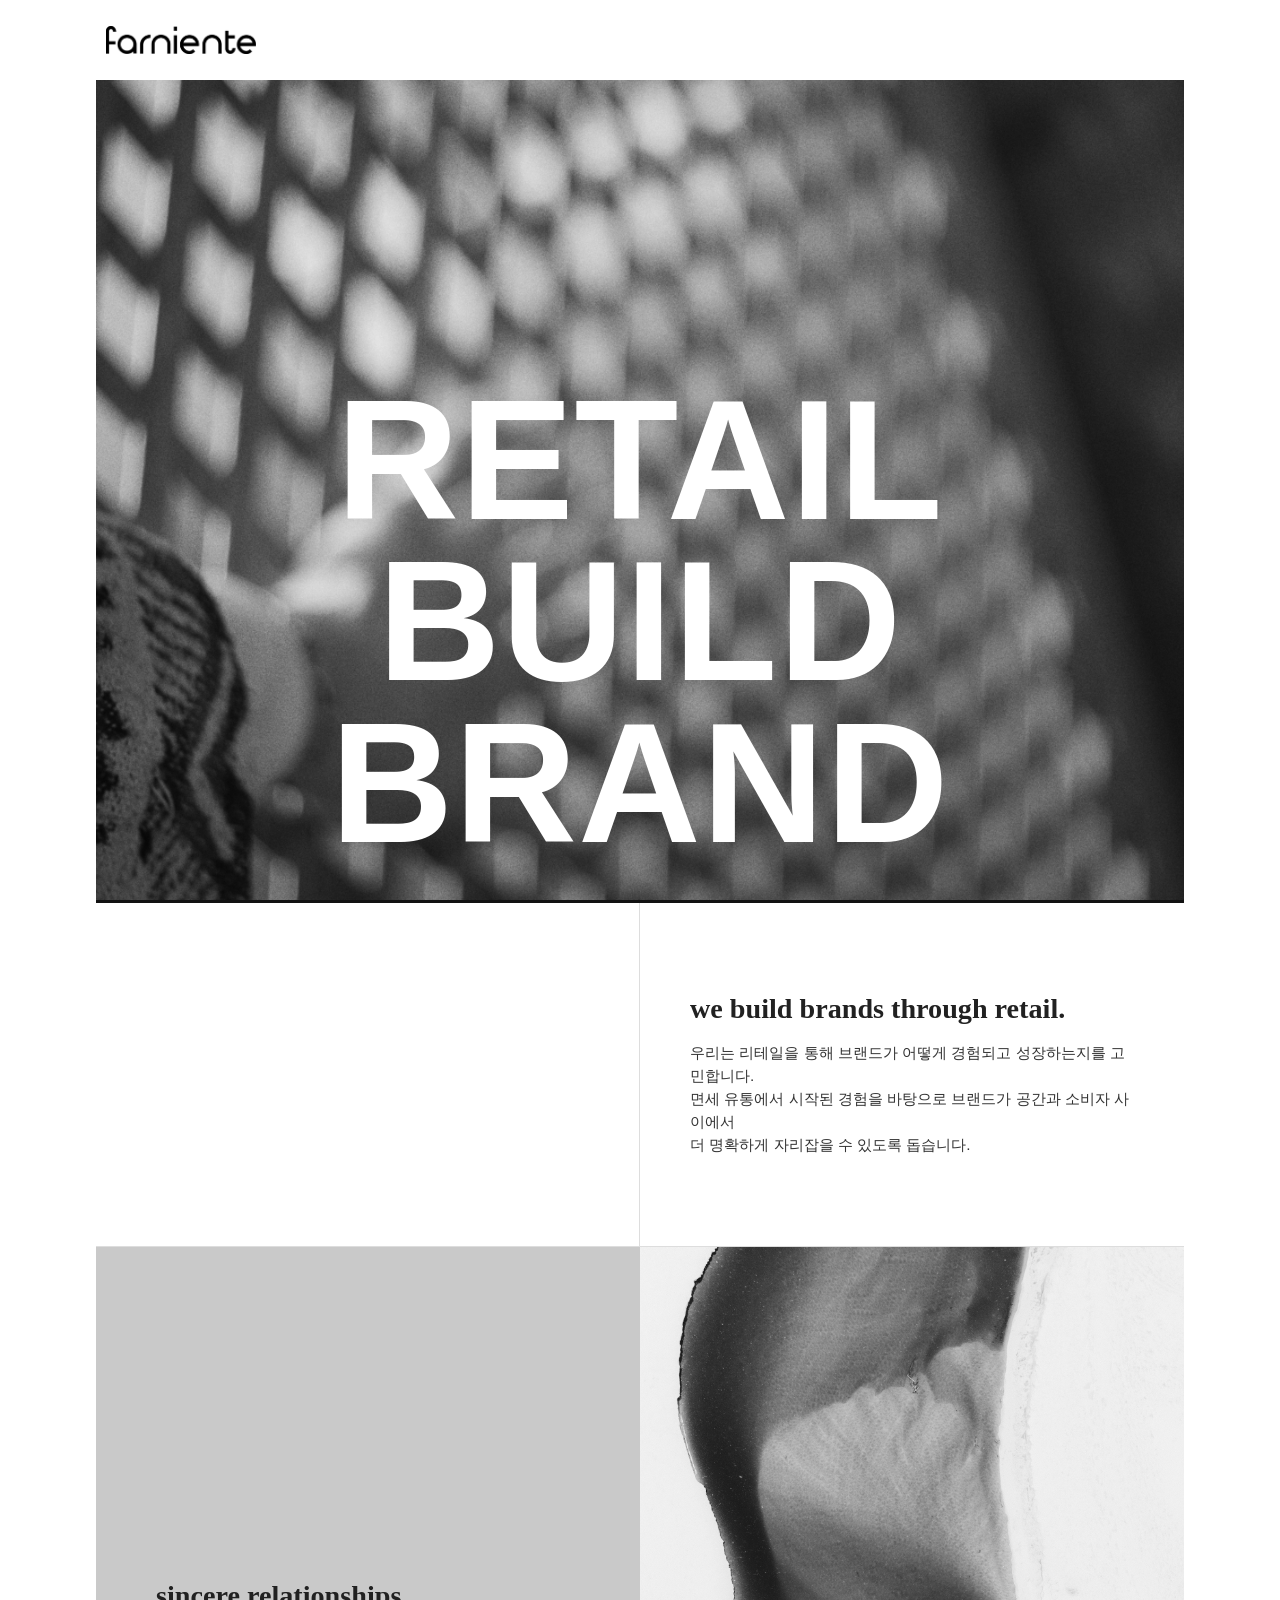
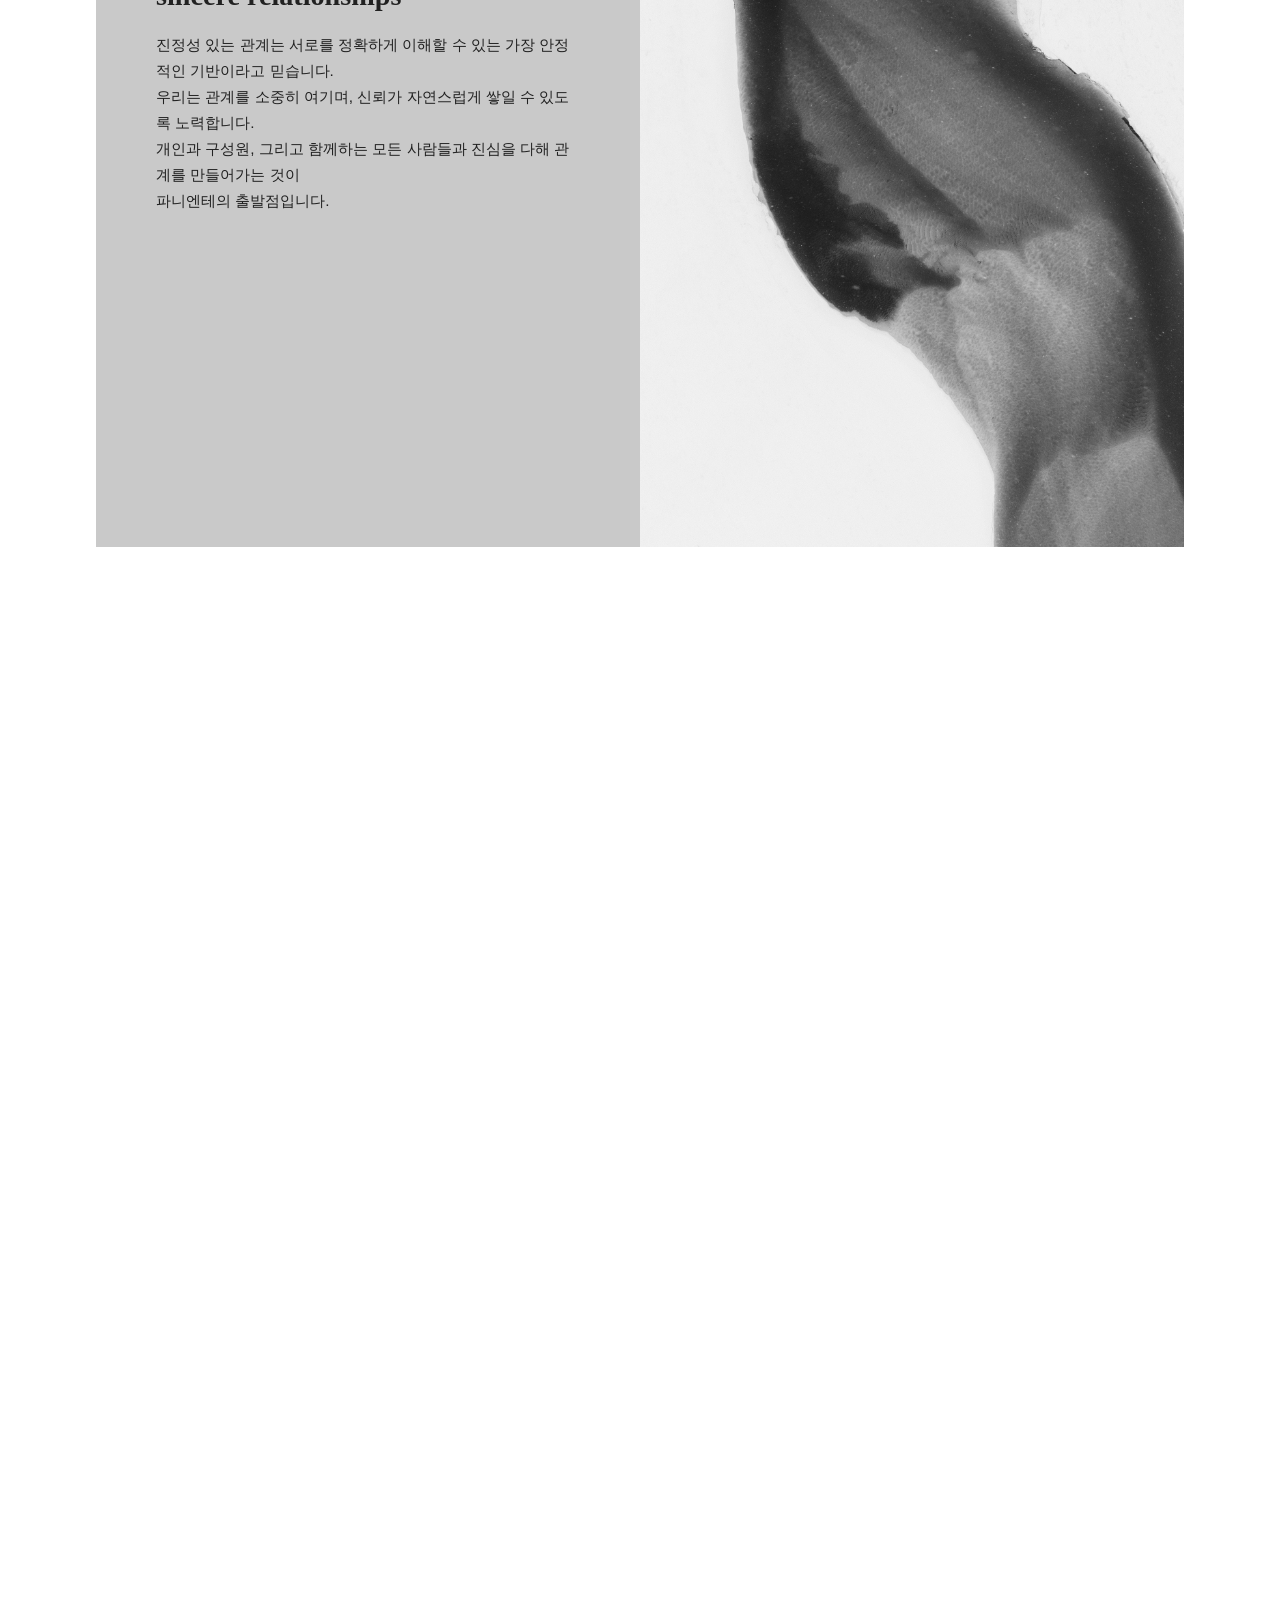
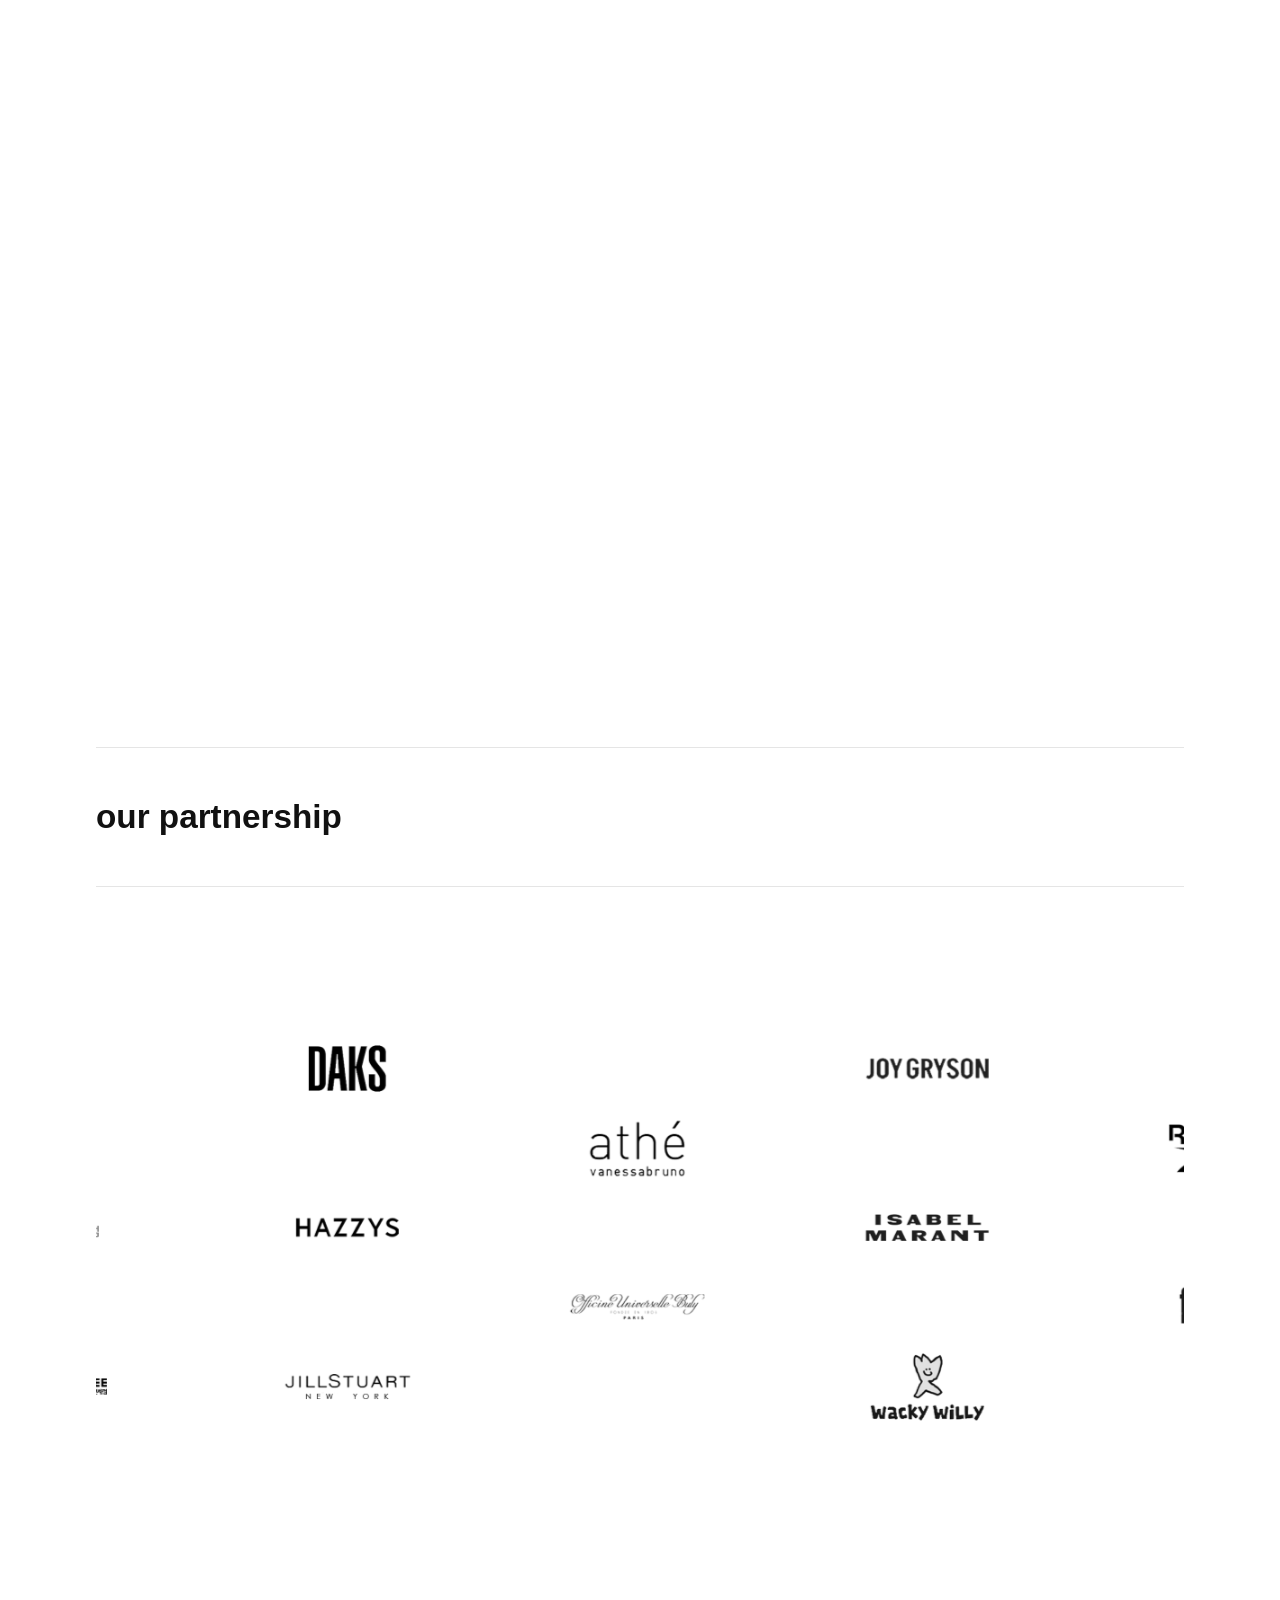
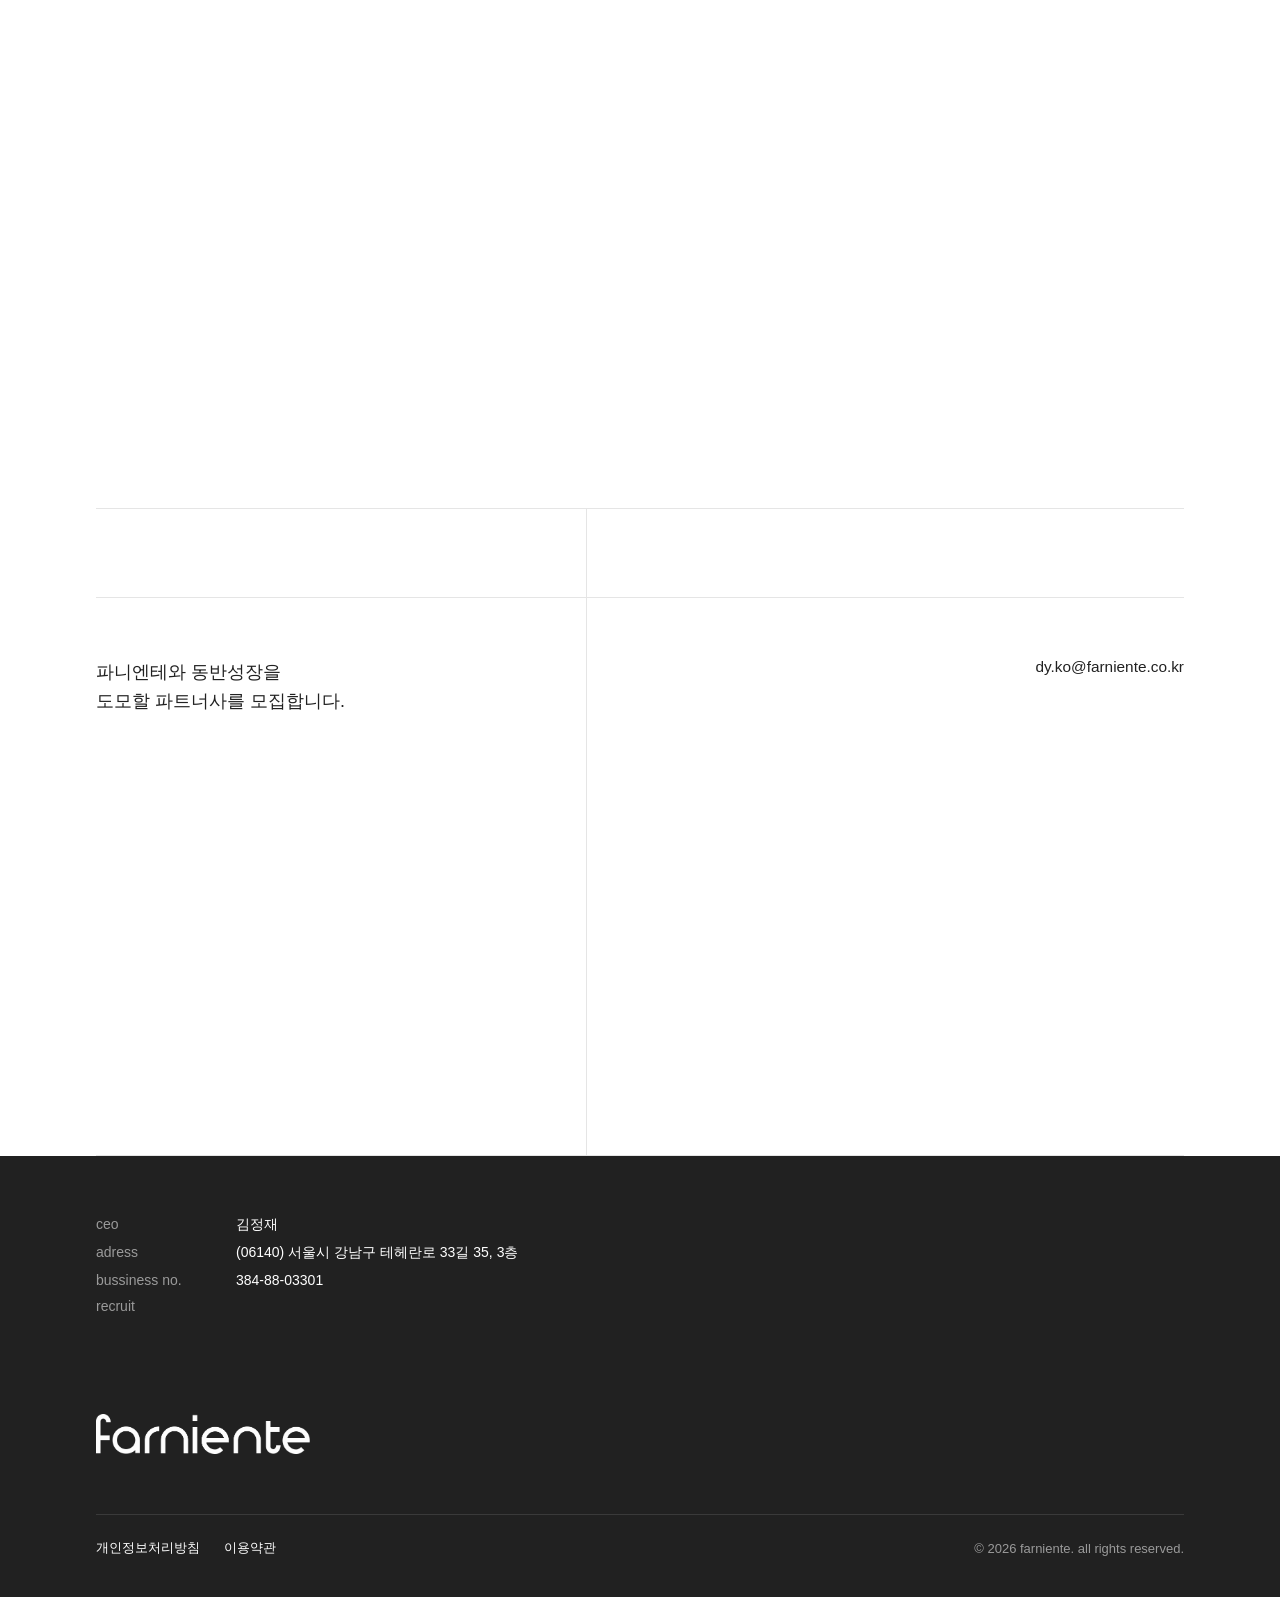
==== 새 폴더 (4)/index.html @ d4dfd766 "Add files via upload" ====
<!DOCTYPE html>
<html lang="ko">
<head>
  <meta charset="UTF-8" />
  <meta name="viewport" content="width=device-width, initial-scale=1.0" />
  <title>회사명</title>
  <link rel="stylesheet" href="style.css" />
</head>
<body>

  <header class="navbar">
    <a href="#" class="logo">
      <img src="images/logo.png" alt="로고" />
    </a>
  </header>

  <section class="hero">
    <p class="hero-caption">RETAIL BUILD BRAND</p>
  </section>

  <section class="science-section">
    <div class="science-media"></div>
    <div class="science-content">
      <h2 class="science-heading">we build brands through retail.</h2>
      <p class="science-text">
       우리는 리테일을 통해 브랜드가 어떻게 경험되고 성장하는지를 고민합니다.<br>
        면세 유통에서 시작된 경험을 바탕으로 브랜드가 공간과 소비자 사이에서<br>
        더 명확하게 자리잡을 수 있도록 돕습니다.
      </p>
    </div>
  </section>

  <section class="value-section">
    <div class="value-sticky">

      <div class="value-item active" data-index="0">
        <div class="value-text">
          <h3>sincere relationships</h3>
          <p class="value-desc">
            진정성 있는 관계는 서로를 정확하게 이해할 수 있는 가장 안정적인 기반이라고 믿습니다.<br>
            우리는 관계를 소중히 여기며, 신뢰가 자연스럽게 쌓일 수 있도록 노력합니다.<br>
            개인과 구성원, 그리고 함께하는 모든 사람들과 진심을 다해 관계를 만들어가는 것이 <br>파니엔테의 출발점입니다.
          </p>
        </div>
        <div class="value-image" style="background-image:url('images/value1.jpg')">
        </div>
      </div>

      <div class="value-item" data-index="1">
        <div class="value-image" style="background-image:url('images/value2.jpg')">
        </div>
        <div class="value-text">
          <h3>deep understanding</h3>
          <p class="value-desc">
            우리는 표면적인 현상이 아니라 그 안의 구조와 본질을 이해하려 노력합니다.<br>
            정확한 이해는 판단의 기준을 분명하게 만들고,<br>우리가 지향하는 방향에 더욱 집중할 수 있는 힘이 됩니다.<br>
            핵심을 이해하려는 사람들이 함께 모여 만들어가는 여정이 파니엔테입니다.
          </p>
        </div>
      </div>

      <div class="value-item" data-index="2">
        <div class="value-text">
          <h3>sustainable growth</h3>
          <p class="value-desc">
            진심을 다해 집중하는 사람들이 지속적으로 성장할 수 있는 환경을 만들어가고 있습니다.<br>
            그렇게 쌓이는 수많은 노력과 경험들이 모여 회사의 성장을 이끌어 갑니다.<br>
            파니엔테는 끊임없이 성장하는 작은 사회를 만들어가고 있습니다.
          </p>
        </div>
        <div class="value-image" style="background-image:url('images/value3.jpg')">
        </div>
      </div>

    </div>
  </section>

  <!-- Partnership 섹션 -->
  <section class="partnership-section">
    <div class="partnership-sticky">
      <div class="partnership-title-wrap">
        <h2 class="partnership-title">our partnership</h2>
      </div>

      <div class="partnership-track-wrap">
      <div class="partnership-track">

        <!-- 회사 로고 (5개): 3개 컬럼 + 2개 컬럼 -->
        <div class="logo-column col-3">
          <div class="logo-box"><img src="images/logos/company1.png" alt="Company 1" /></div>
          <div class="logo-box"><img src="images/logos/company2.png" alt="Company 2" /></div>
          <div class="logo-box"><img src="images/logos/company3.png" alt="Company 3" /></div>
        </div>
        <div class="logo-column col-3">
          <div class="logo-box"><img src="images/logos/company4.png" alt="Company 4" /></div>
          <div class="logo-box"><img src="images/logos/company5.png" alt="Company 5" /></div>
          <div class="logo-box"><img src="images/logos/company6.png" alt="Company 6" /></div>
        </div>

        <!-- 브랜드 로고 (18개): 3,2,3,2,3,2,3 컬럼 -->
        <div class="logo-column col-3">
          <div class="logo-box"><img src="images/logos/brand1.png" alt="Brand 1" /></div>
          <div class="logo-box"><img src="images/logos/brand2.png" alt="Brand 2" /></div>
          <div class="logo-box"><img src="images/logos/brand3.png" alt="Brand 3" /></div>
        </div>
        <div class="logo-column col-2">
          <div class="logo-box"><img src="images/logos/brand4.png" alt="Brand 4" /></div>
          <div class="logo-box"><img src="images/logos/brand5.png" alt="Brand 5" /></div>
        </div>
        <div class="logo-column col-3">
          <div class="logo-box"><img src="images/logos/brand6.png" alt="Brand 6" /></div>
          <div class="logo-box"><img src="images/logos/brand7.png" alt="Brand 7" /></div>
          <div class="logo-box"><img src="images/logos/brand8.png" alt="Brand 8" /></div>
        </div>
        <div class="logo-column col-2">
          <div class="logo-box"><img src="images/logos/brand9.png" alt="Brand 9" /></div>
          <div class="logo-box"><img src="images/logos/brand10.png" alt="Brand 10" /></div>
        </div>
        <div class="logo-column col-3">
          <div class="logo-box"><img src="images/logos/brand11.png" alt="Brand 11" /></div>
          <div class="logo-box"><img src="images/logos/brand12.png" alt="Brand 12" /></div>
          <div class="logo-box"><img src="images/logos/brand13.png" alt="Brand 13" /></div>
        </div>
        <div class="logo-column col-2">
          <div class="logo-box"><img src="images/logos/brand14.png" alt="Brand 14" /></div>
          <div class="logo-box"><img src="images/logos/brand15.png" alt="Brand 15" /></div>
        </div>
        <div class="logo-column col-3">
          <div class="logo-box"><img src="images/logos/brand16.png" alt="Brand 16" /></div>
          <div class="logo-box"><img src="images/logos/brand17.png" alt="Brand 17" /></div>
          <div class="logo-box"><img src="images/logos/brand18.png" alt="Brand 18" /></div>
        </div>

      </div>
      </div>
    </div>
  </section>

  <!-- 제휴문의 위 구분선 (장식용) -->
  <section class="contact-divider"></section>

  <!-- 제휴문의 섹션 -->
  <section class="contact-section">
    <p class="contact-text">
      파니엔테와 동반성장을<br />
      도모할 파트너사를 모집합니다.
    </p>
    <a class="contact-email" href="mailto:dy.ko@farniente.co.kr">dy.ko@farniente.co.kr</a>
  </section>

  <!-- 푸터 -->
  <footer class="footer">
    <div class="footer-info">
      <div class="footer-row">
        <span class="footer-label">ceo</span>
        <span class="footer-value">김정재</span>
      </div>
      <div class="footer-row">
        <span class="footer-label">adress</span>
        <span class="footer-value">(06140) 서울시 강남구 테헤란로 33길 35, 3층</span>
      </div>
      <div class="footer-row">
        <span class="footer-label">bussiness no.</span>
        <span class="footer-value">384-88-03301</span>
      </div>
      <div class="footer-row">
        <a class="footer-label footer-label-link" href="mailto:hj.cheon@farniente.co.kr">recruit</a>
        <span class="footer-value"></span>
      </div>
    </div>

    <div class="footer-logo">
      <img src="images/logo-white.png" alt="farniente" />
    </div>

    <div class="footer-bottom">
      <div class="footer-links">
        <a href="#">개인정보처리방침</a>
        <a href="#">이용약관</a>
      </div>
      <p class="footer-copyright">© 2026 farniente. all rights reserved.</p>
    </div>
  </footer>

  <script src="script.js"></script>
</body>
</html>
---- 새 폴더 (4)/style.css ----
:root {
  --site-margin: clamp(24px, 7.5vw, 140px);
  --nav-height: 80px;
}

@font-face {
  font-family: 'TimeBurner';
  src: url('fonts/TimeBurner-Regular.otf') format('opentype');
  font-weight: normal;
  font-style: normal;
}

* {
  margin: 0;
  padding: 0;
  box-sizing: border-box;
}

body {
  font-family: 'Pretendard', sans-serif;
  background-color: #ffffff;
  color: #212121;
}

/* ---------- 상단 네비게이션바 ---------- */
.navbar {
  position: fixed;
  top: 0;
  left: 0;
  width: 100%;
  height: var(--nav-height);
  display: flex;
  align-items: center;
  padding: 0 var(--site-margin);
  background-color: #ffffff;
  z-index: 1000;
}

.navbar .logo img {
  height: 28px;
  display: block;
  margin-left: 10px;
  filter: grayscale(100%); /* dial: 로고 흑백 처리 */
}

/* ---------- 히어로 섹션 ---------- */
.hero {
  position: relative;
  margin: 0 var(--site-margin);
  height: 100vh;
  overflow: hidden;
}

.hero::before {
  content: '';
  position: absolute;
  inset: 0;
  background-image: url('images/hero.jpg');
  background-size: cover;
  background-position: center;
  filter: grayscale(100%); /* dial: 히어로 이미지 흑백 처리 */
}

.hero-caption {
  position: absolute;
  bottom: 4%;
  left: 2%;
  right: 2%;
  width: 96%;
  font-family: 'TimeBurner', 'Pretendard', sans-serif;
  font-weight: 700;
  font-size: clamp(50px, 22vw, 170px);
  letter-spacing: 1px;
  color: #ffffff;
  text-align: center;
  line-height: 0.95;
}

/* ---------- Science 섹션 ---------- */
.science-section {
  display: grid;
  grid-template-columns: 1fr 1fr;
  margin: 0 var(--site-margin);
  border-top: 3px solid #111;
  border-bottom: 1px solid #ddd;
}

.science-media {
  border-right: 1px solid #ddd;
  background-image: url('images/image2.jpg');
  background-size: cover;
  background-position: center;
  min-height: 320px;
  filter: grayscale(100%); /* dial: science 이미지 흑백 처리 */
}

.science-content {
  padding: 90px 50px;
}

.science-heading {
  font-family: 'TimeBurner', 'Pretendard', serif;
  font-weight: 600;
  font-size: clamp(22px, 2.2vw, 32px);
  margin-bottom: 16px;
  color: #212121;
}

.science-text {
  font-family: 'Pretendard', sans-serif;
  font-size: clamp(14px, 1.2vw, 18px);
  line-height: 1.5;
  color: #333333;
}

/* ---------- Value 섹션 ---------- */
.value-section {
  position: relative;
  height: 300vh;
}

.value-sticky {
  position: sticky;
  top: 0;
  height: 100vh;
  margin: 0 var(--site-margin);
  overflow: hidden;
}

.value-item {
  position: absolute;
  inset: 0;
  display: grid;
  grid-template-columns: 1fr 1fr;
  opacity: 0;
  pointer-events: none;
  transition: opacity 0.7s ease;
}

.value-item.active {
  opacity: 1;
  pointer-events: auto;
}

.value-text {
  display: flex;
  flex-direction: column;
  justify-content: center;
  padding: 0 60px;
  background-color: #c9c9c9;
  color: #212121;
}

.value-text h3 {
  font-family: 'TimeBurner', 'Pretendard', serif;
  font-weight: 600;
  font-size: clamp(22px, 2.2vw, 32px);
  margin-bottom: 20px;
}

.value-desc {
  font-family: 'Pretendard', sans-serif;
  font-weight: 400;
  font-size: clamp(14px, 1.2vw, 18px);
  line-height: 1.7; /* dial: 한글 행간, 기존 1.5에서 확장 */
  max-width: 700px;
  color: #212121;
}

.value-image {
  position: relative;
  background-size: cover;
  background-position: center;
  filter: grayscale(100%); /* dial: value 이미지 흑백 처리 */
}

.value-caption {
  position: absolute;
  left: 24px;
  bottom: 24px;
  font-family: 'Pretendard', sans-serif;
  font-size: 14px;
  color: #ffffff;
}

/* ---------- Partnership 섹션 ---------- */
.partnership-section {
  position: relative;
  height: 500vh;
}

.partnership-sticky {
  position: sticky;
  top: var(--nav-height); /* 고정 네비바 높이만큼 내려서 겹침 방지 */
  height: calc(100vh - var(--nav-height));
  overflow: hidden;
  display: flex;
  flex-direction: column; /* 주제목 + 로고트랙을 세로로 쌓아 함께 고정 */
  margin: 0 var(--site-margin);
}

.partnership-title-wrap {
  flex-shrink: 0;
  border-top: 1px solid #e5e5e5;
  border-bottom: 1px solid #e5e5e5;
  padding: 50px 0; /* dial: 주제목 상하 여백 */
}

.partnership-title {
  font-family: 'TimeBurner', 'Pretendard', sans-serif;
  font-weight: 600;
  font-size: clamp(28px, 2.6vw, 36px);
  color: #111111;
  text-transform: lowercase;
}

.partnership-track-wrap {
  flex: 1; /* 주제목 아래 남은 공간을 로고트랙이 차지 */
  display: flex;
  align-items: center; /* 로고트랙을 남은 공간의 세로 중앙에 */
  overflow: hidden;
}

.partnership-track {
  display: flex;
  align-items: center; /* 컬럼 각각을 세로 중앙 기준으로 정렬 (2개짜리 컬럼도 위아래 여백 균등) */
  gap: 50px;
  will-change: transform;
}

.logo-column {
  display: flex;
  flex-direction: column;
  gap: 24px;
  flex-shrink: 0;
}

.logo-box {
  width: 240px;  /* 기존 160px에서 1.5배 */
  height: 135px; /* 기존 90px에서 1.5배 */
  display: flex;
  align-items: center;
  justify-content: center;
  overflow: hidden;
  flex-shrink: 0;
}

.logo-box img {
  max-width: 100%;
  max-height: 100%;
  object-fit: contain;
  filter: grayscale(100%); /* dial: 파트너십 로고 기본 흑백 */
  transition: filter 0.3s ease; /* dial: 호버 전환 속도 */
}

.logo-box:hover img {
  filter: grayscale(0%); /* 호버 시 원래 색상 */
}

/* ---------- 제휴문의 구분선 (장식용 빈 박스) ---------- */
.contact-divider {
  position: relative;
  margin: 0 var(--site-margin);
  height: 90px; /* dial: 구분선 박스 높이 */
  border-top: 1px solid #e5e5e5;
  border-bottom: 1px solid #e5e5e5;
}

.contact-divider::after {
  content: '';
  position: absolute;
  top: 0;
  bottom: 0;
  left: 45%; /* dial: 세로 구분선 위치 */
  border-left: 1px solid #e5e5e5;
}

/* ---------- 제휴문의 섹션 ---------- */
.contact-section {
  position: relative;
  display: flex;
  justify-content: space-between;
  align-items: flex-start;
  margin: 0 var(--site-margin);
  padding: 60px 0 440px; /* dial: 위/아래 여백, 아래쪽은 의도된 큰 여백 (기존 220px의 2배) */
  border-bottom: 1px solid #e5e5e5;
}

.contact-section::after {
  content: '';
  position: absolute;
  top: 0;
  bottom: 0;
  left: 45%; /* dial: 세로 구분선 위치, 위쪽 구분선과 동일하게 정렬 */
  border-left: 1px solid #e5e5e5;
}

.contact-text {
  font-family: 'Pretendard', sans-serif;
  font-weight: 500;
  font-size: clamp(16px, 1.4vw, 20px);
  line-height: 1.6;
  color: #212121;
}

.contact-email {
  font-family: 'Pretendard', sans-serif;
  font-weight: 400;
  font-size: clamp(15px, 1.2vw, 18px);
  color: #212121;
  text-decoration: none;
}

.contact-email:hover {
  text-decoration: underline;
}

/* ---------- 푸터 ---------- */
.footer {
  background-color: #212121;
  color: #ffffff;
  padding: 60px var(--site-margin) 40px; /* dial: 푸터 상하 여백 */
}

.footer-info {
  display: flex;
  flex-direction: column;
  gap: 10px; /* dial: 정보 행 간격 */
  margin-bottom: 100px; /* dial: 정보 영역과 로고 사이 간격 */
}

.footer-row {
  display: flex;
  font-family: 'Pretendard', sans-serif;
  font-size: 14px;
}

.footer-label {
  width: 140px; /* dial: 라벨 컬럼 너비 */
  color: #9a9a9a;
  text-transform: lowercase;
}

.footer-value {
  color: #ffffff;
}

.footer-label-link {
  text-decoration: none;
  transition: color 0.2s ease;
}

.footer-label-link:hover {
  color: #ffffff;
  text-decoration: underline;
}

.footer-logo img {
  height: 40px; /* dial: 로고 높이 */
  display: block;
  margin-bottom: 60px; /* dial: 로고와 하단 라인 사이 간격 */
  filter: grayscale(100%); /* dial: 푸터 로고 흑백 처리 */
}

.footer-bottom {
  display: flex;
  justify-content: space-between;
  align-items: center;
  border-top: 1px solid #3a3a3a;
  padding-top: 24px;
  font-family: 'Pretendard', sans-serif;
  font-size: 13px;
}

.footer-links {
  display: flex;
  gap: 24px;
}

.footer-links a {
  color: #ffffff;
  text-decoration: none;
}

.footer-links a:hover {
  color: #9a9a9a;
}

.footer-copyright {
  color: #9a9a9a;
}

/* ==================== 반응형 (Responsive) ==================== */

/* ---------- 노트북 / 작은 데스크탑, 태블릿 가로 (~1024px 이하) ---------- */
@media (max-width: 1024px) {
  /* Science 섹션: 좌우 분할 -> 위아래로 스택 */
  .science-section {
    grid-template-columns: 1fr;
  }
  .science-media {
    border-right: none;
    border-bottom: 1px solid #ddd;
    min-height: 260px;
  }
  .science-content {
    padding: 40px 24px;
  }

  /* Value 섹션: 텍스트/이미지 좌우 -> 위아래 */
  .value-item {
    grid-template-columns: 1fr;
    grid-template-rows: auto 1fr;
  }
  .value-text {
    padding: 24px 32px;
  }
  .value-desc {
    max-width: 100%;
  }

  /* Partnership 로고 크기 축소 */
  .logo-box {
    width: 180px; /* dial: 태블릿 로고 박스 너비 */
    height: 100px; /* dial: 태블릿 로고 박스 높이 */
  }
  .partnership-track {
    gap: 32px;
  }
  .logo-column {
    gap: 16px;
  }
}

/* ---------- 태블릿 세로 / 큰 모바일 (~768px 이하) ---------- */
@media (max-width: 768px) {
  :root {
    --nav-height: 64px; /* dial: 모바일 네비바 높이 */
  }

  .navbar .logo img {
    height: 22px;
  }

  .hero-caption {
    bottom: 6%;
    line-height: 1;
  }

  .science-content {
    padding: 32px 20px;
  }
  .science-heading {
    margin-bottom: 12px;
  }

  .value-text {
    padding: 20px 24px;
  }
  .value-text h3 {
    margin-bottom: 10px;
  }
  .value-caption {
    left: 16px;
    bottom: 16px;
    font-size: 12px;
  }

  .partnership-title-wrap {
    padding: 32px 0; /* dial: 모바일 주제목 상하 여백 */
  }
  .logo-box {
    width: 140px; /* dial: 모바일 로고 박스 너비 */
    height: 80px; /* dial: 모바일 로고 박스 높이 */
  }
  .partnership-track {
    gap: 24px;
  }
  .logo-column {
    gap: 12px;
  }

  /* 제휴문의: 좌우 배치 -> 위아래 스택, 세로 구분선 숨김 */
  .contact-section {
    flex-direction: column;
    align-items: flex-start;
    gap: 20px;
    padding: 40px 0 160px; /* dial: 모바일 아래 여백 */
  }
  .contact-section::after {
    display: none;
  }
  .contact-divider::after {
    display: none;
  }

  /* 푸터 */
  .footer {
    padding: 48px var(--site-margin) 32px;
  }
  .footer-info {
    margin-bottom: 60px; /* dial: 모바일 정보영역-로고 간격 */
  }
  .footer-logo img {
    height: 32px;
    margin-bottom: 40px;
  }
}

/* ---------- 모바일 (~480px 이하) ---------- */
@media (max-width: 480px) {
  .hero-caption {
    bottom: 5%;
  }

  .science-media {
    min-height: 200px;
  }

  .value-caption {
    display: none; /* 좁은 화면에서 이미지 위 캡션 텍스트 생략 */
  }

  .partnership-title-wrap {
    padding: 24px 0;
  }
  .logo-box {
    width: 110px; /* dial: 초소형 화면 로고 박스 너비 */
    height: 64px; /* dial: 초소형 화면 로고 박스 높이 */
  }
  .partnership-track {
    gap: 16px;
  }
  .logo-column {
    gap: 8px;
  }

  .contact-section {
    padding: 32px 0 100px; /* dial: 초소형 화면 아래 여백 */
  }
  .contact-text {
    line-height: 1.5;
  }

  /* 푸터: 라벨/값 좌우 -> 위아래 스택 */
  .footer-row {
    flex-direction: column;
    gap: 2px;
    margin-bottom: 4px;
  }
  .footer-label {
    width: auto;
    font-size: 12px;
  }
  .footer-value {
    font-size: 13px;
  }
  .footer-info {
    gap: 14px; /* dial: 모바일 정보 행 간격 */
    margin-bottom: 48px;
  }
  .footer-bottom {
    flex-direction: column;
    align-items: flex-start;
    gap: 12px;
  }
}
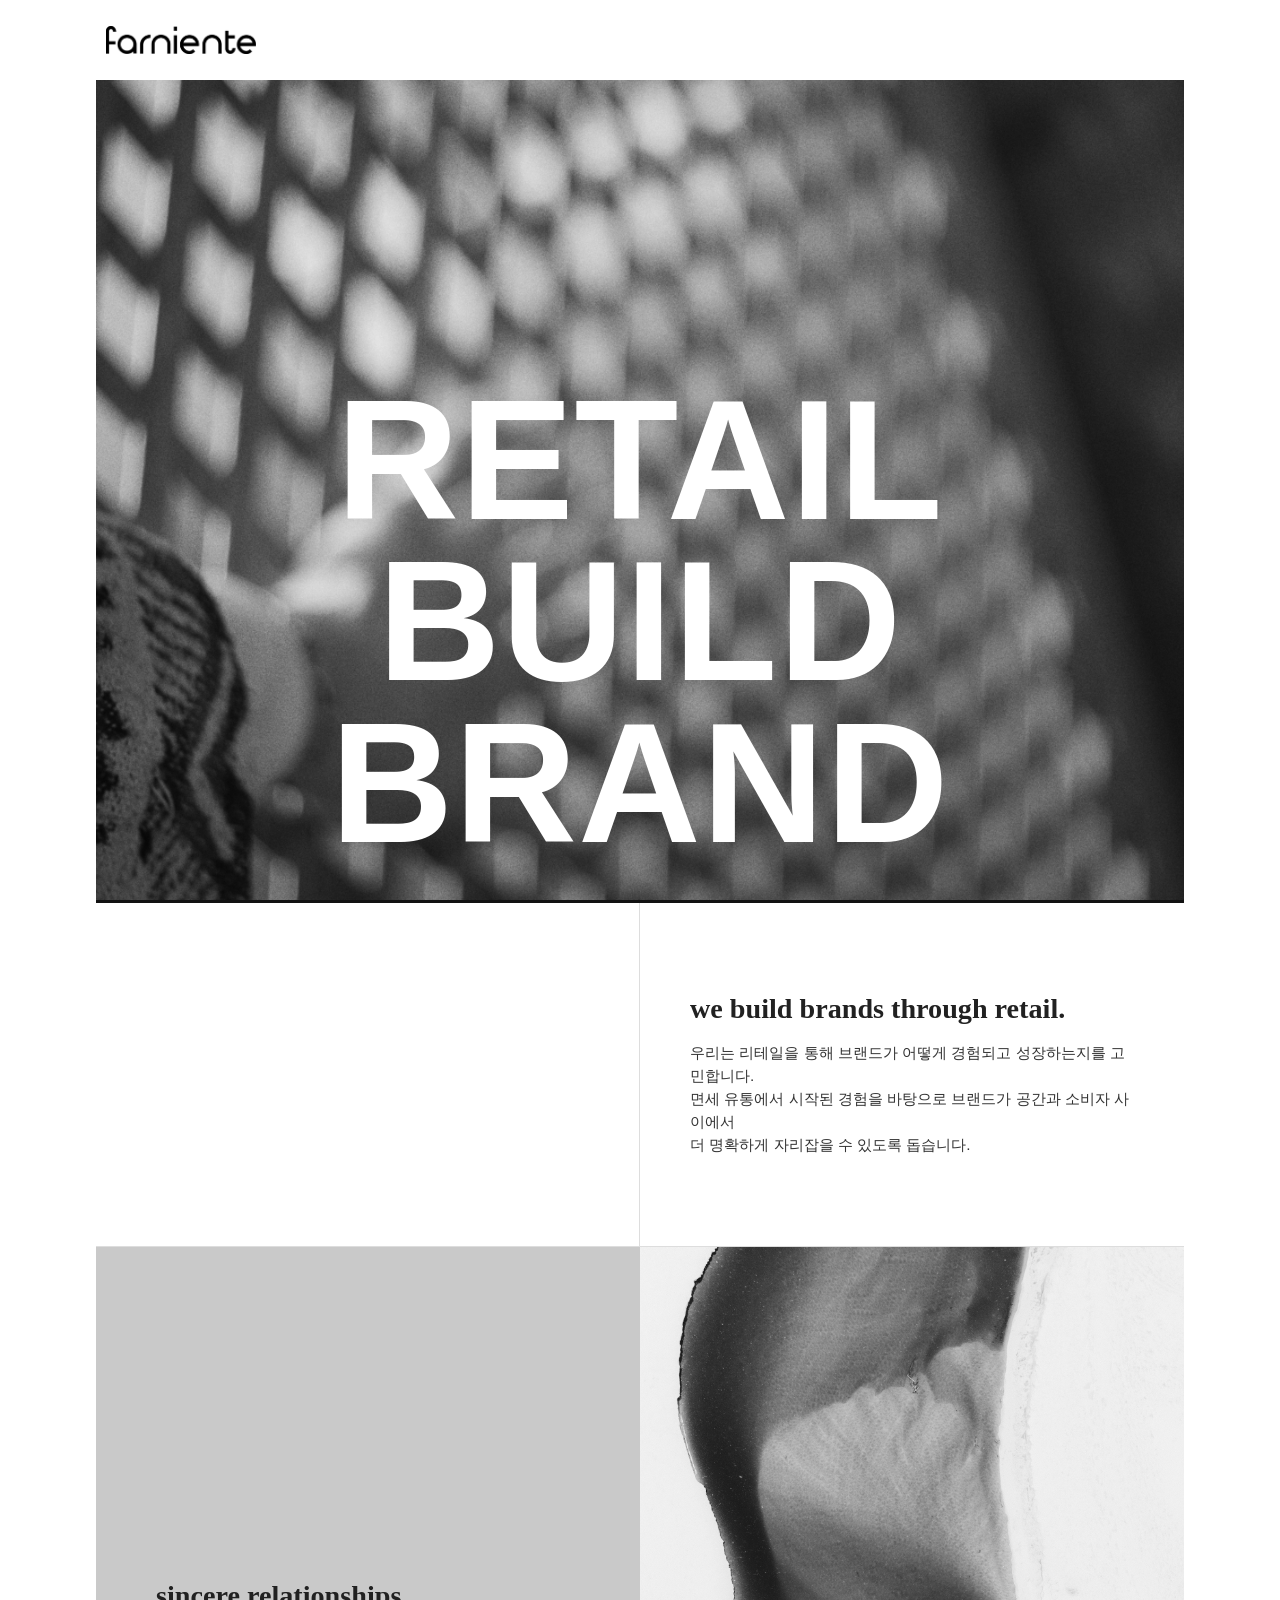
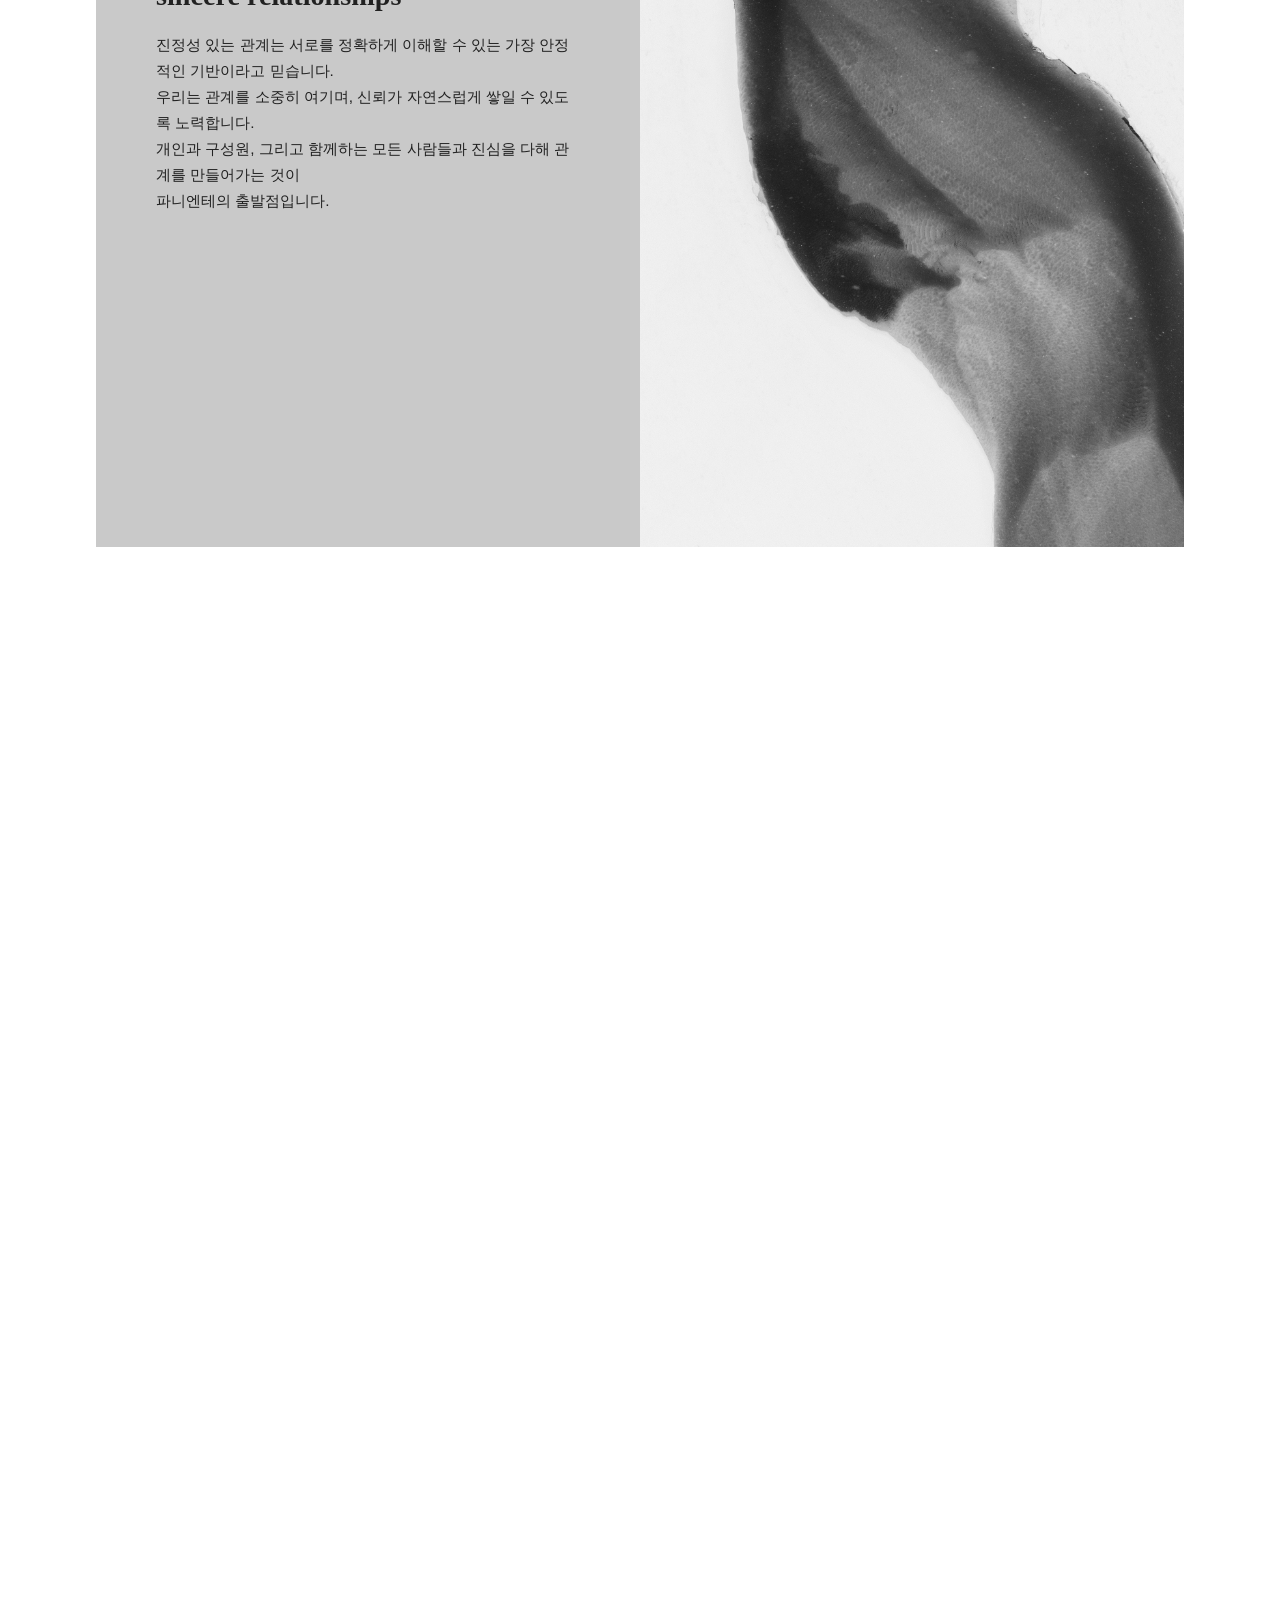
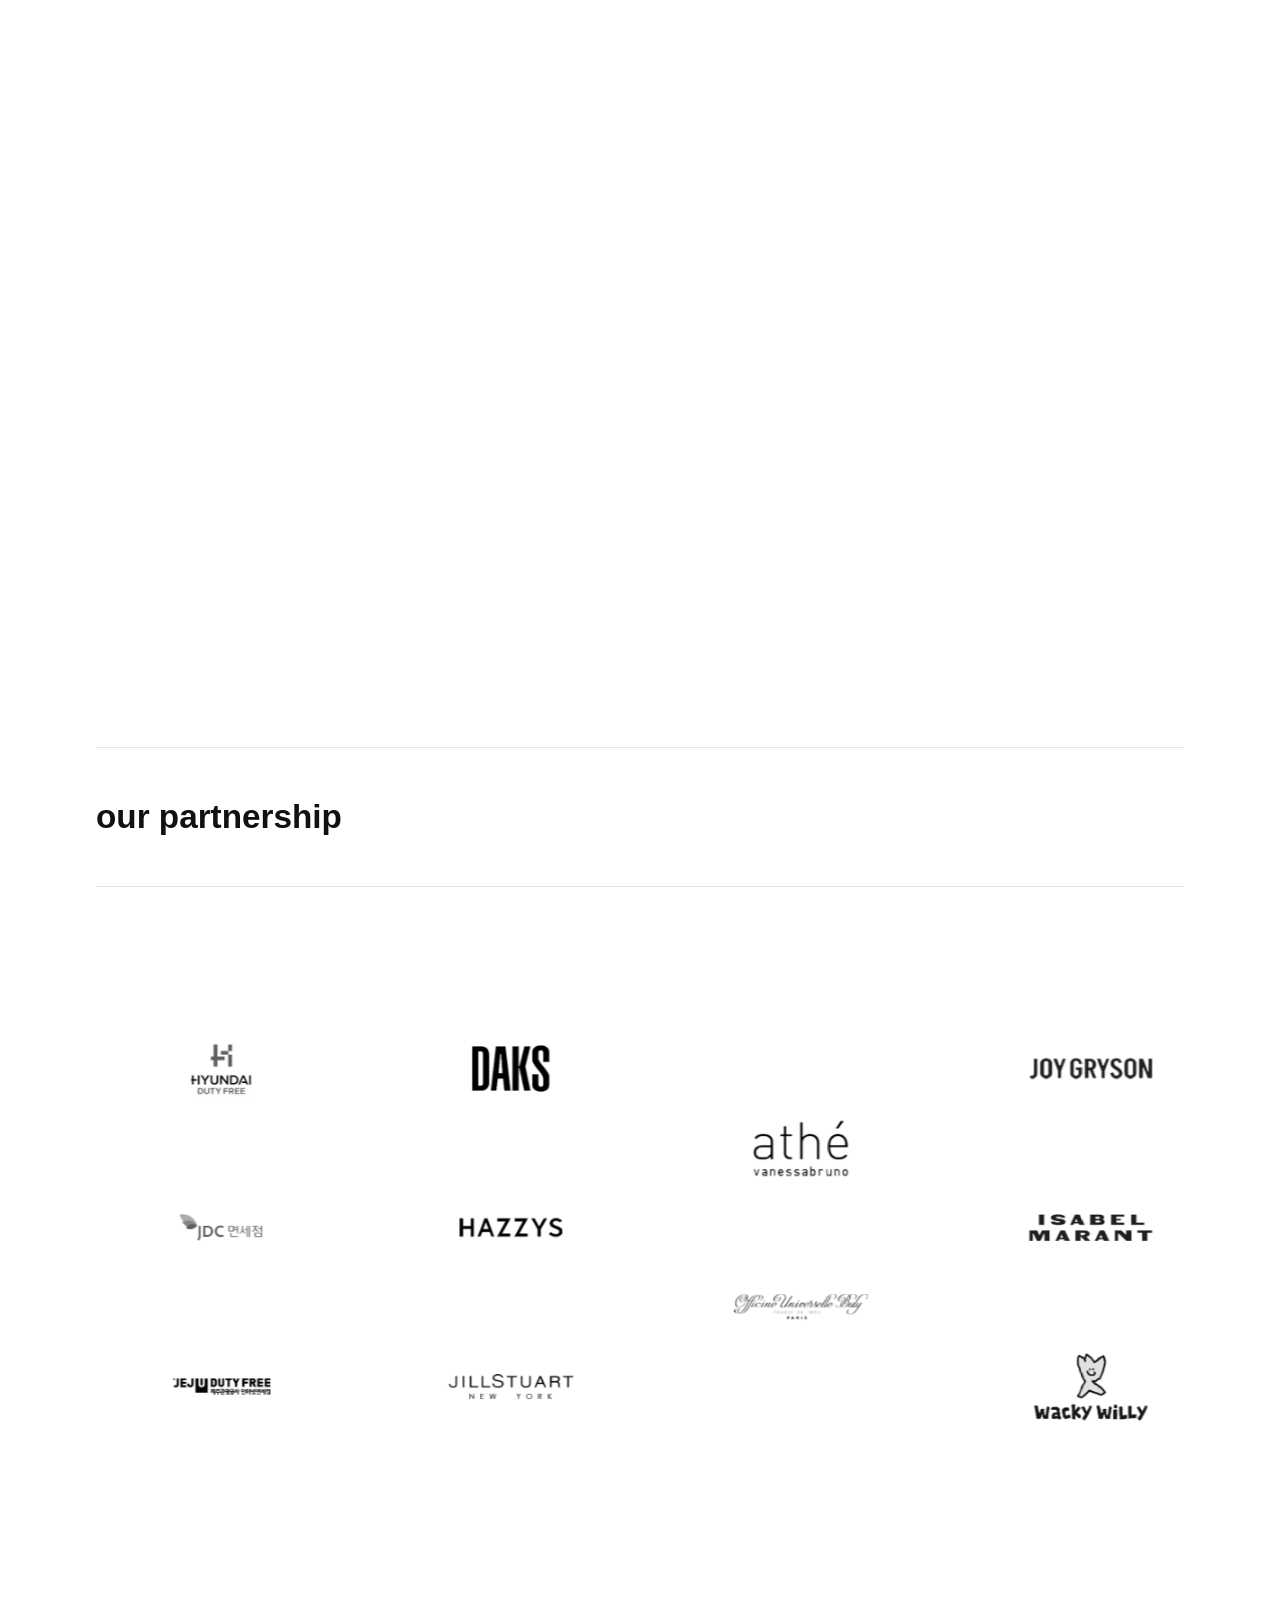
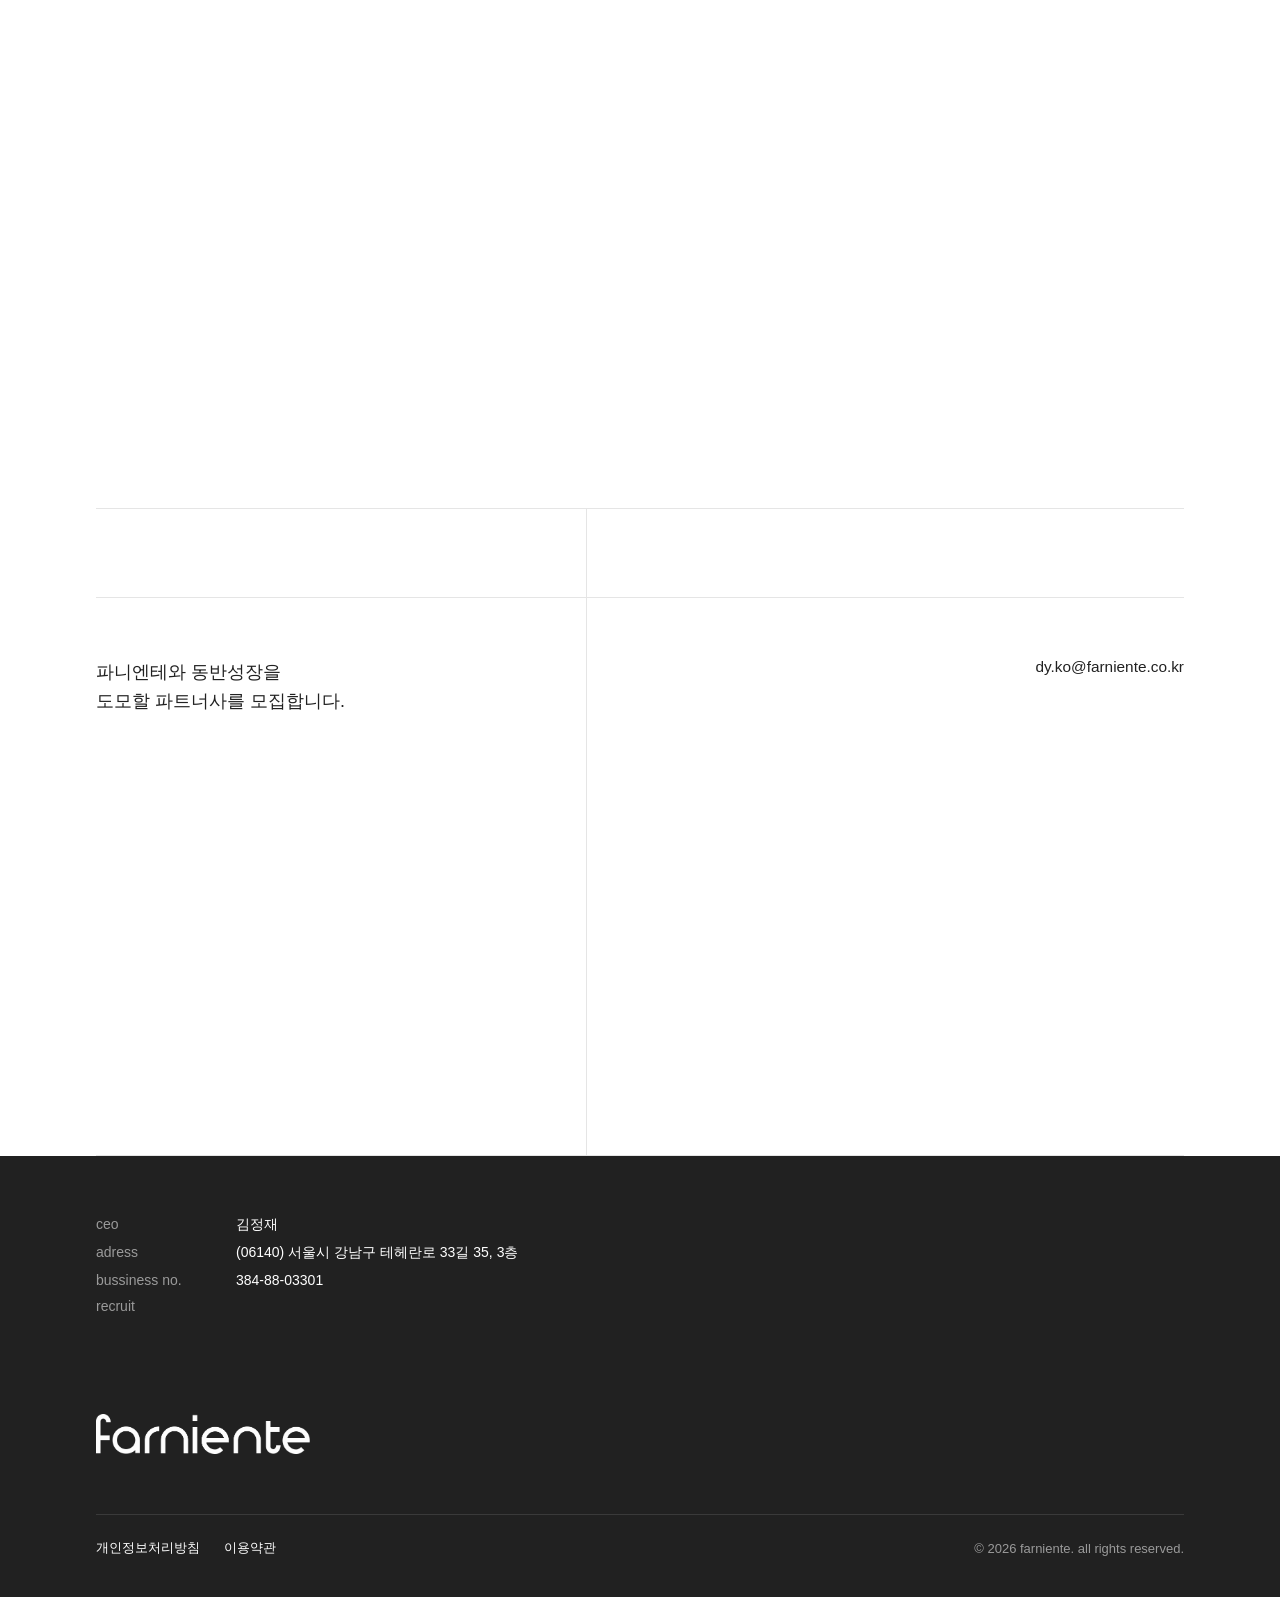
==== commit 527d298a: "Add files via upload" ====
--- a/새 폴더 (4)/index.html
+++ b/새 폴더 (4)/index.html
@@ -3,7 +3,7 @@
 <head>
   <meta charset="UTF-8" />
   <meta name="viewport" content="width=device-width, initial-scale=1.0" />
-  <title>회사명</title>
+  <title>farniente</title>
   <link rel="stylesheet" href="style.css" />
 </head>
 <body>
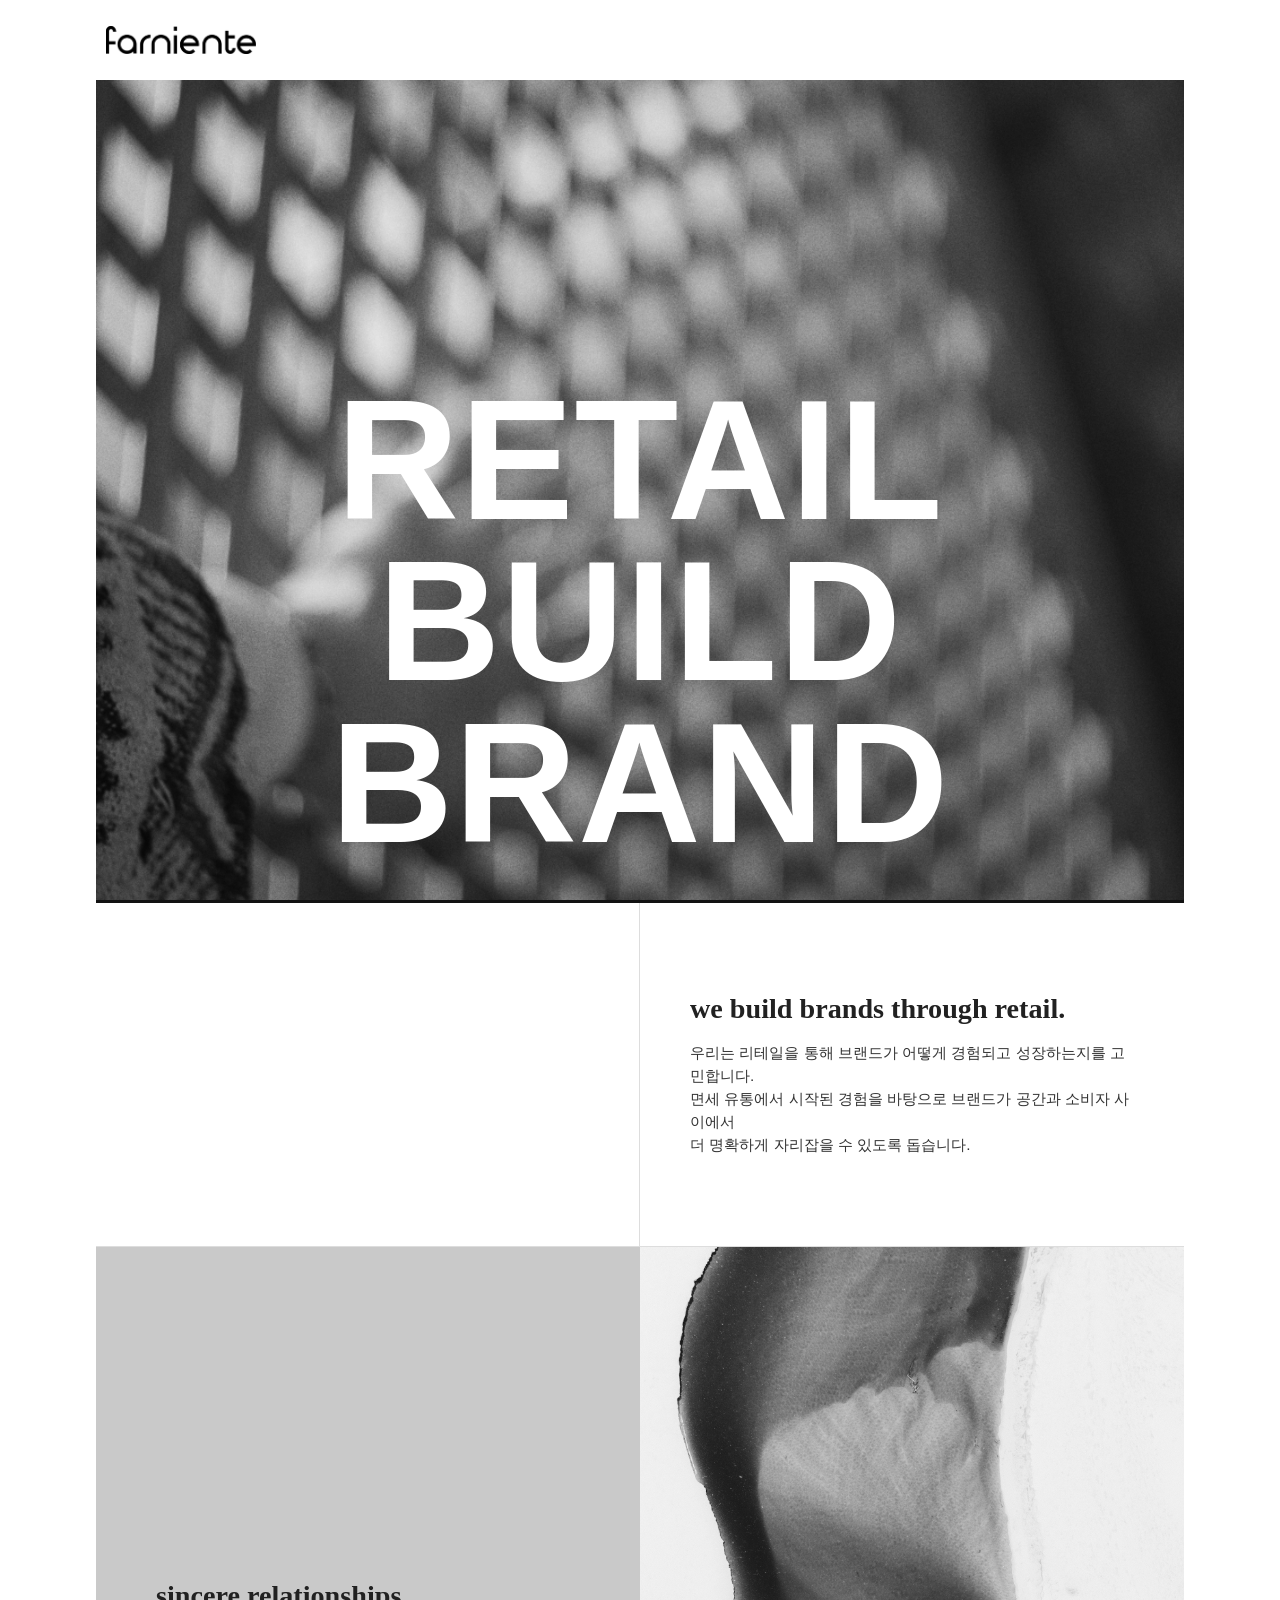
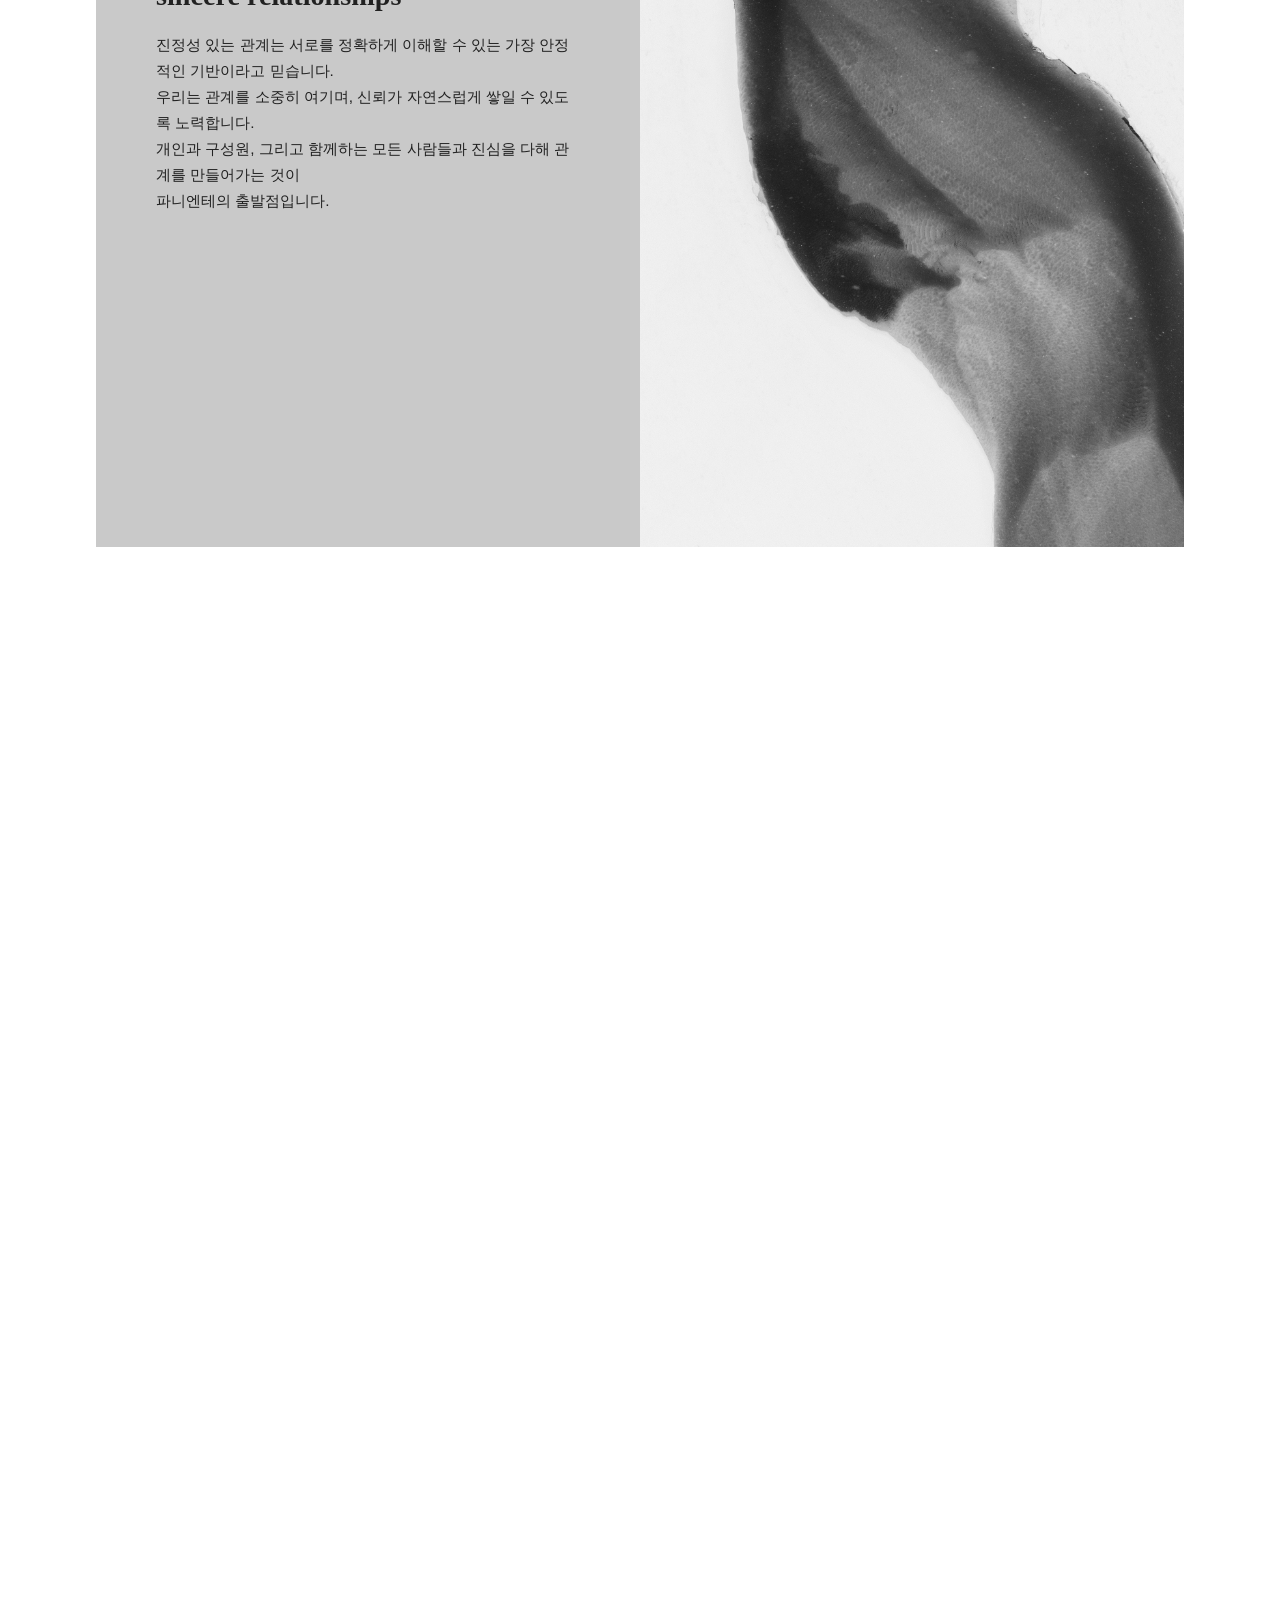
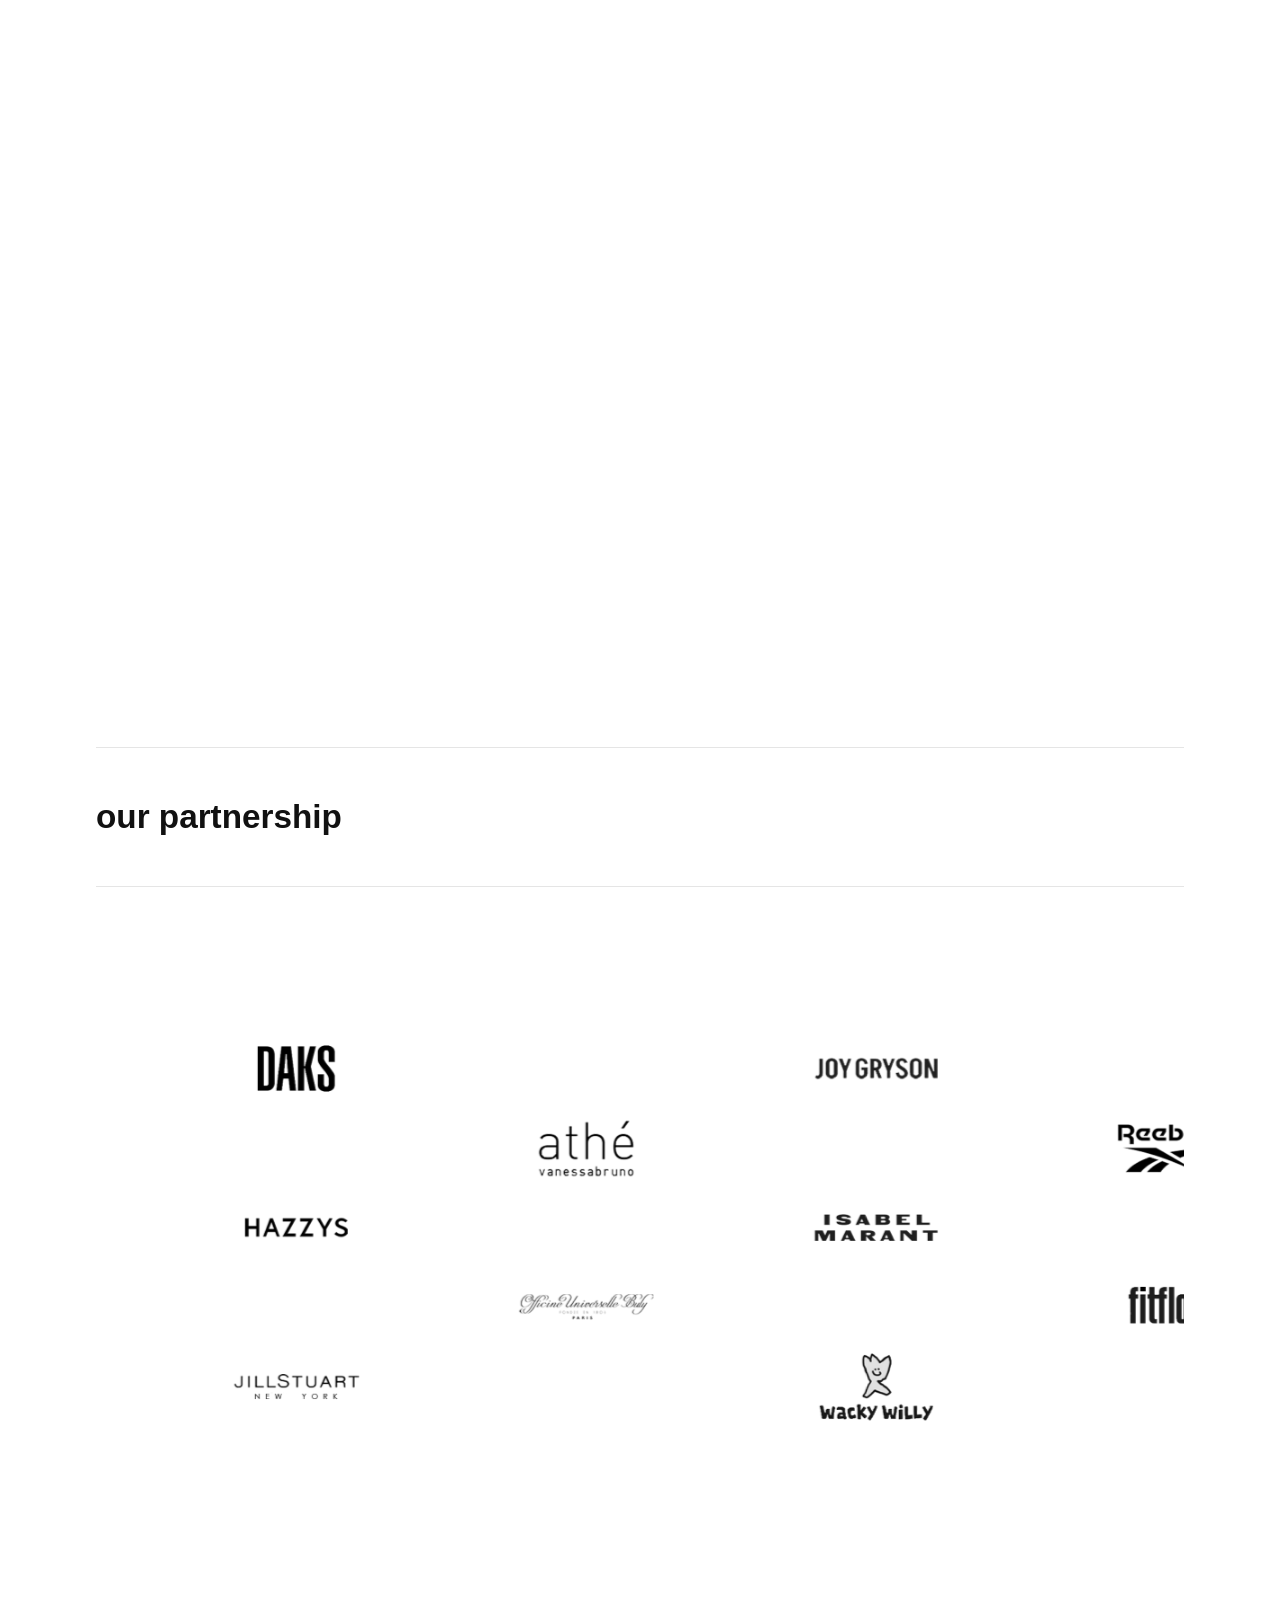
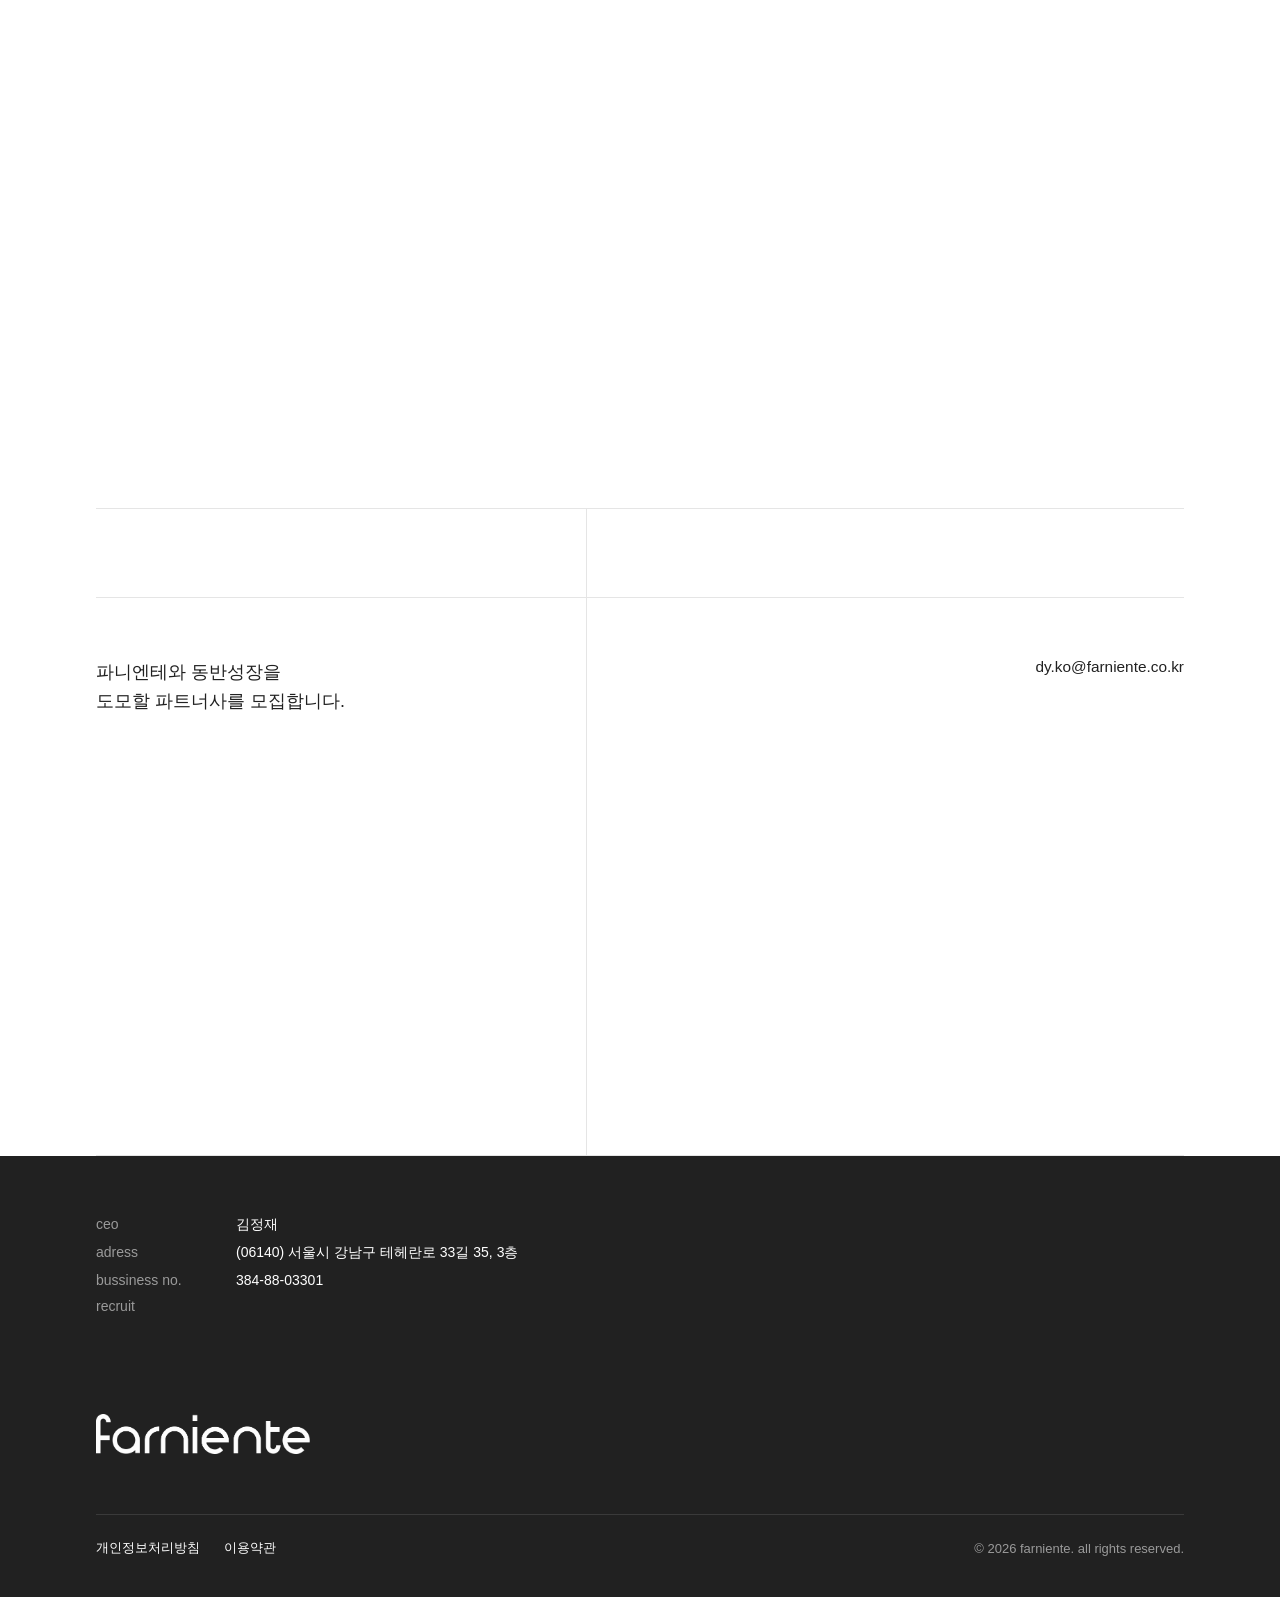
==== commit 49a11bcf: "Update index.html" ====
--- a/새 폴더 (4)/index.html
+++ b/새 폴더 (4)/index.html
@@ -3,6 +3,7 @@
 <head>
   <meta charset="UTF-8" />
   <meta name="viewport" content="width=device-width, initial-scale=1.0" />
+  <meta name="naver-site-verification" content="d67016fb395e269641f0db90e1f228f901cedab1" />
   <title>farniente</title>
   <link rel="stylesheet" href="style.css" />
 </head>
@@ -184,4 +185,4 @@
 
   <script src="script.js"></script>
 </body>
-</html>+</html>
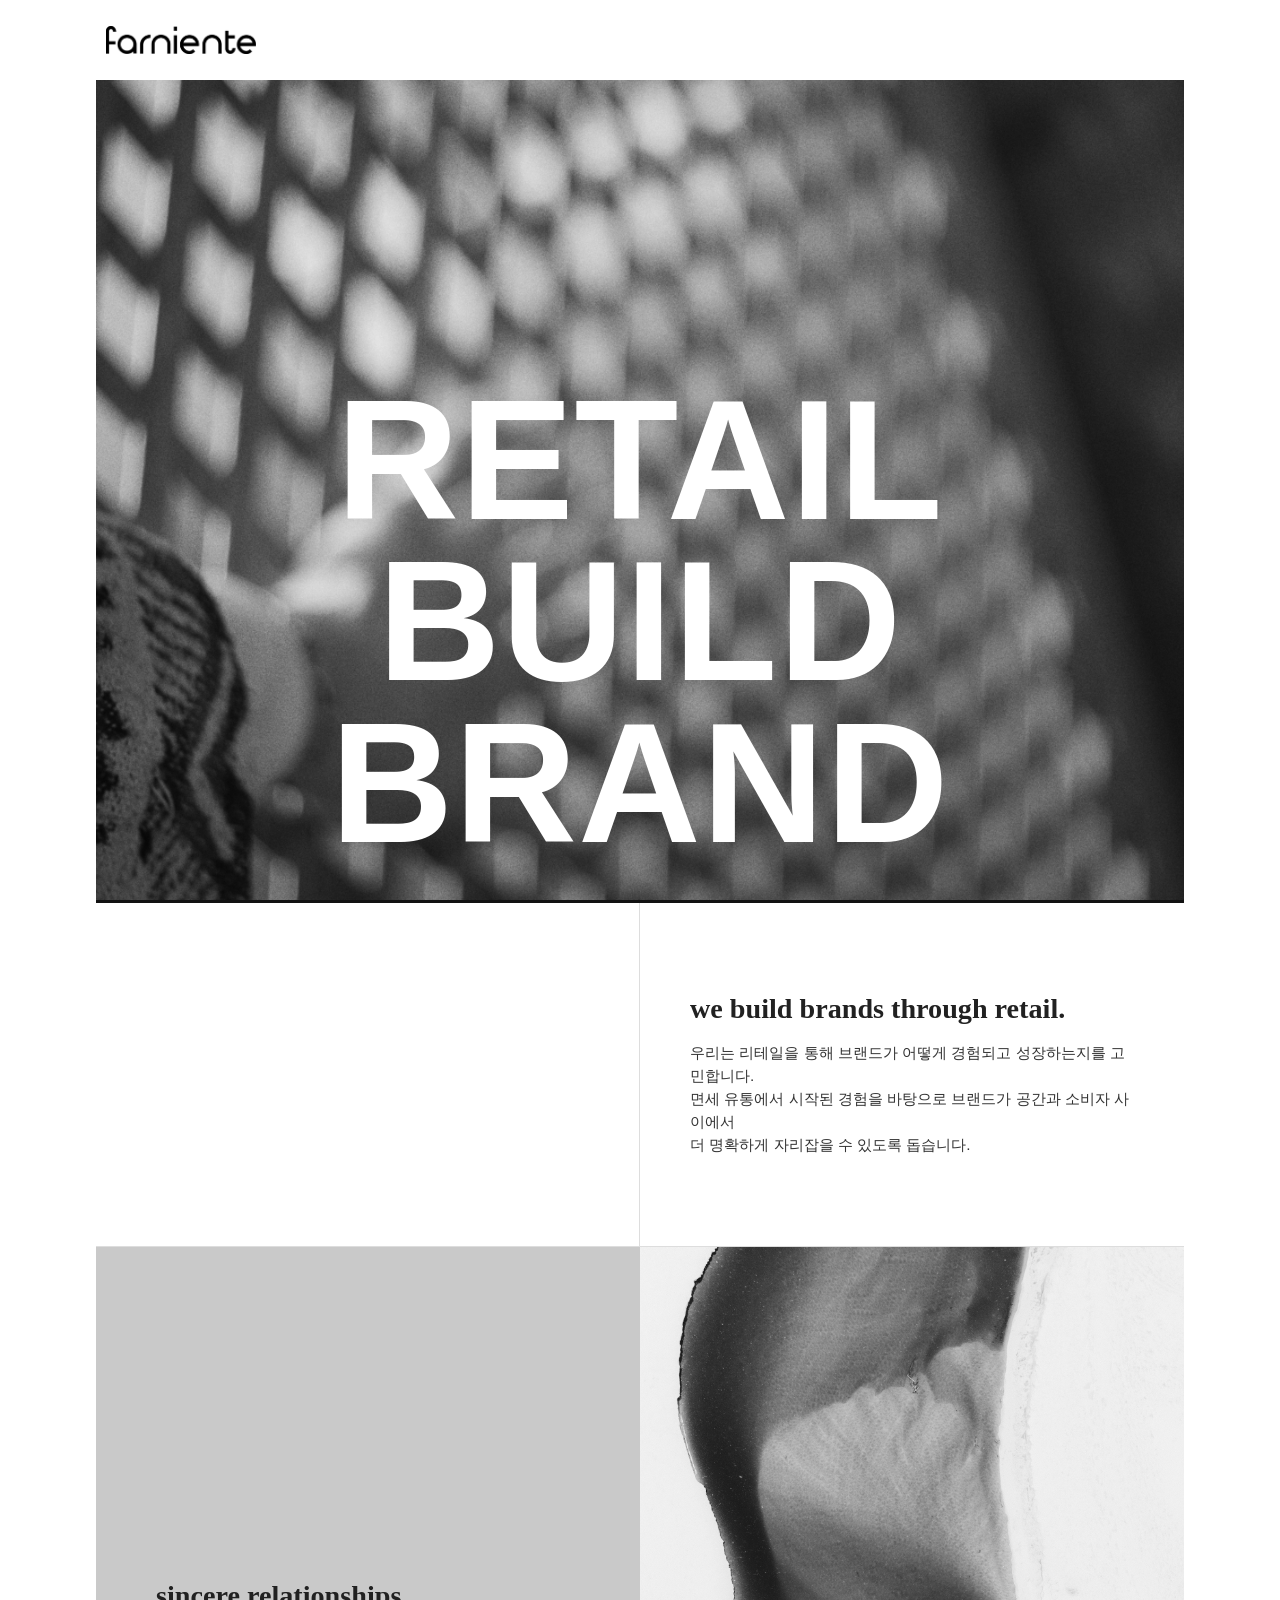
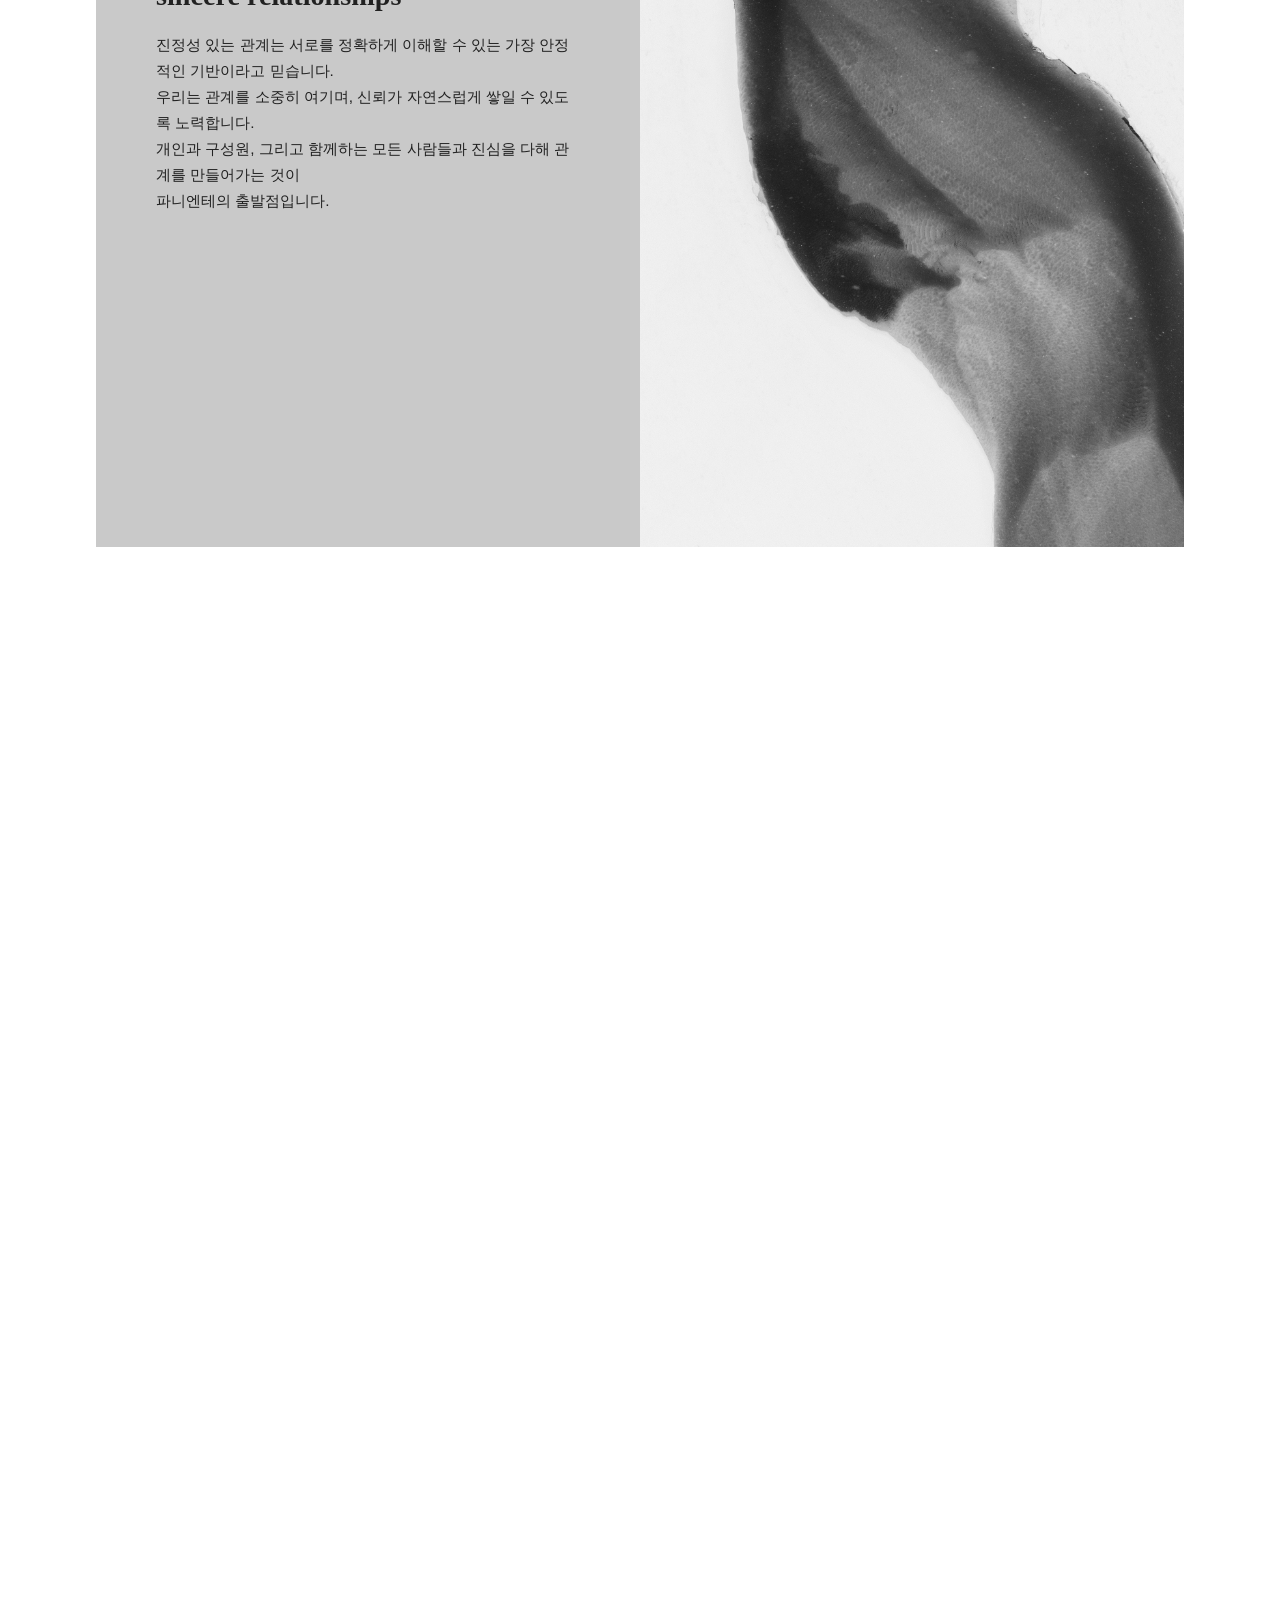
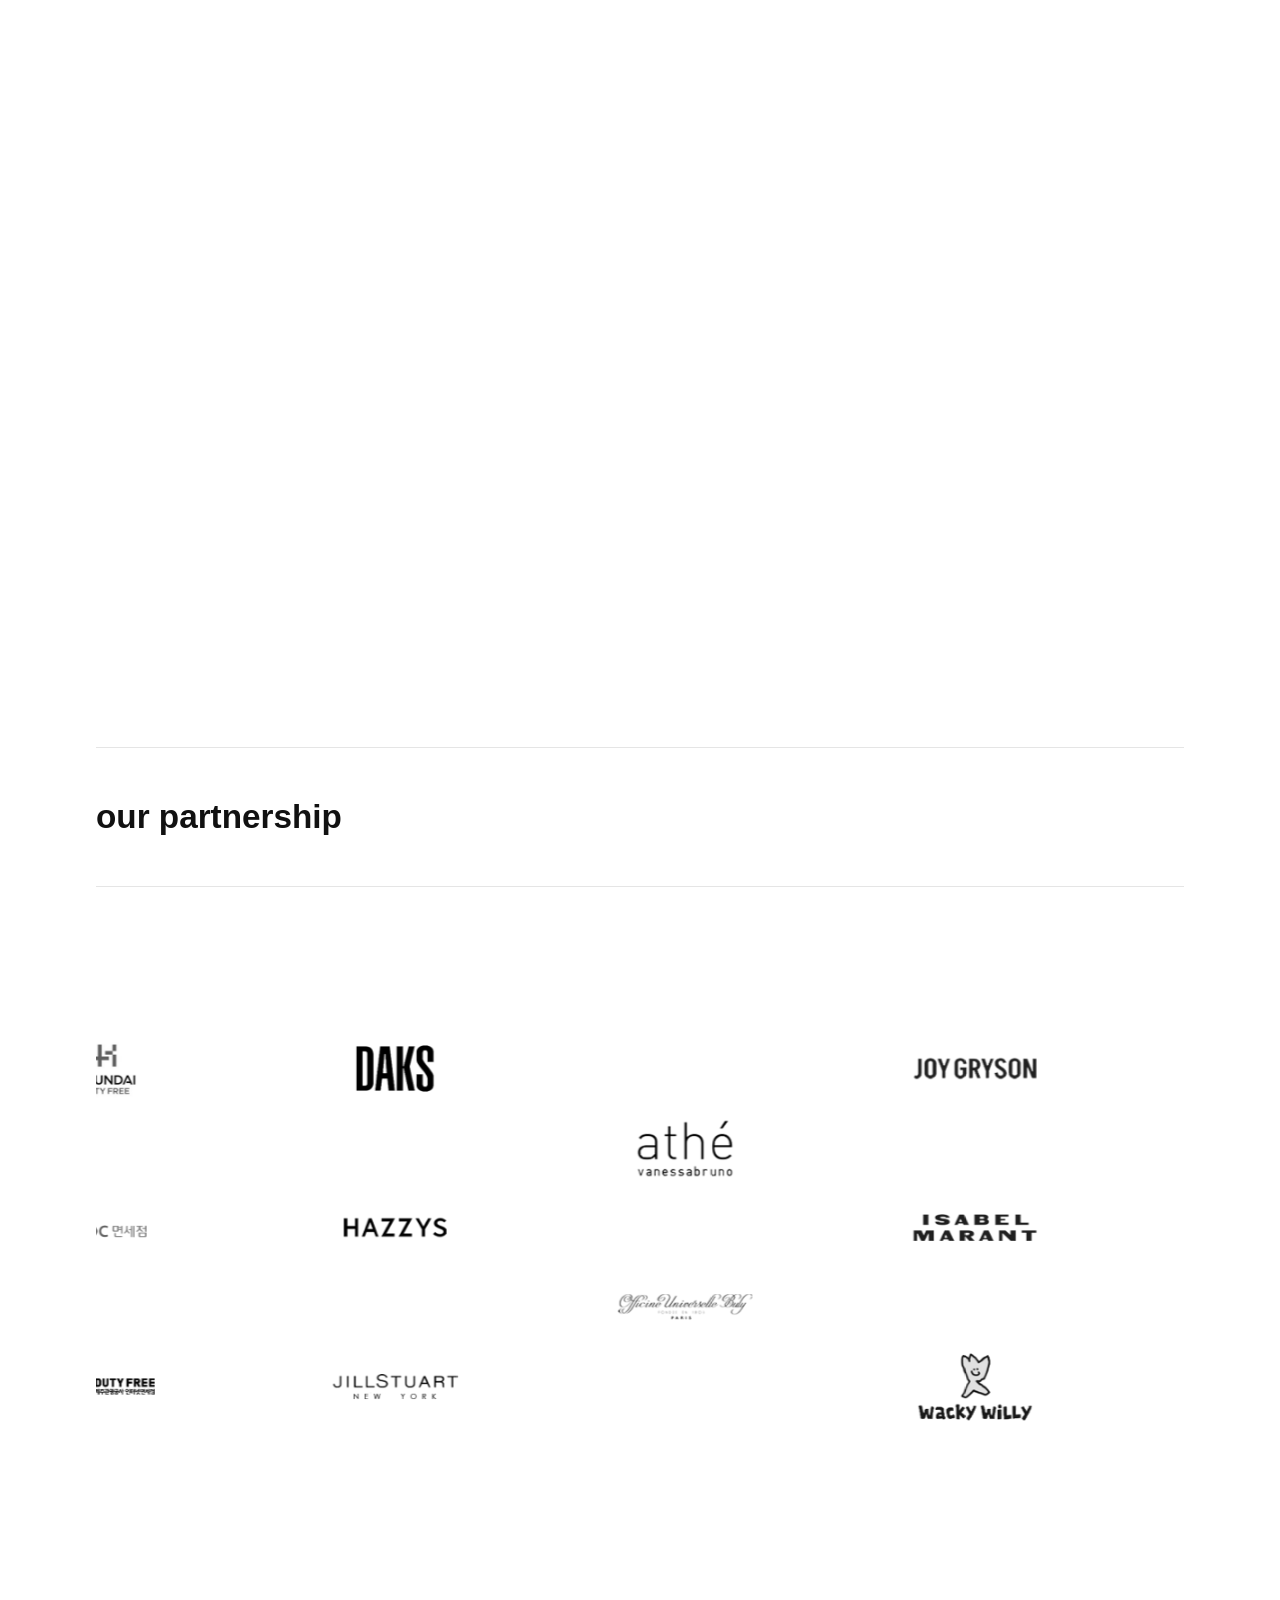
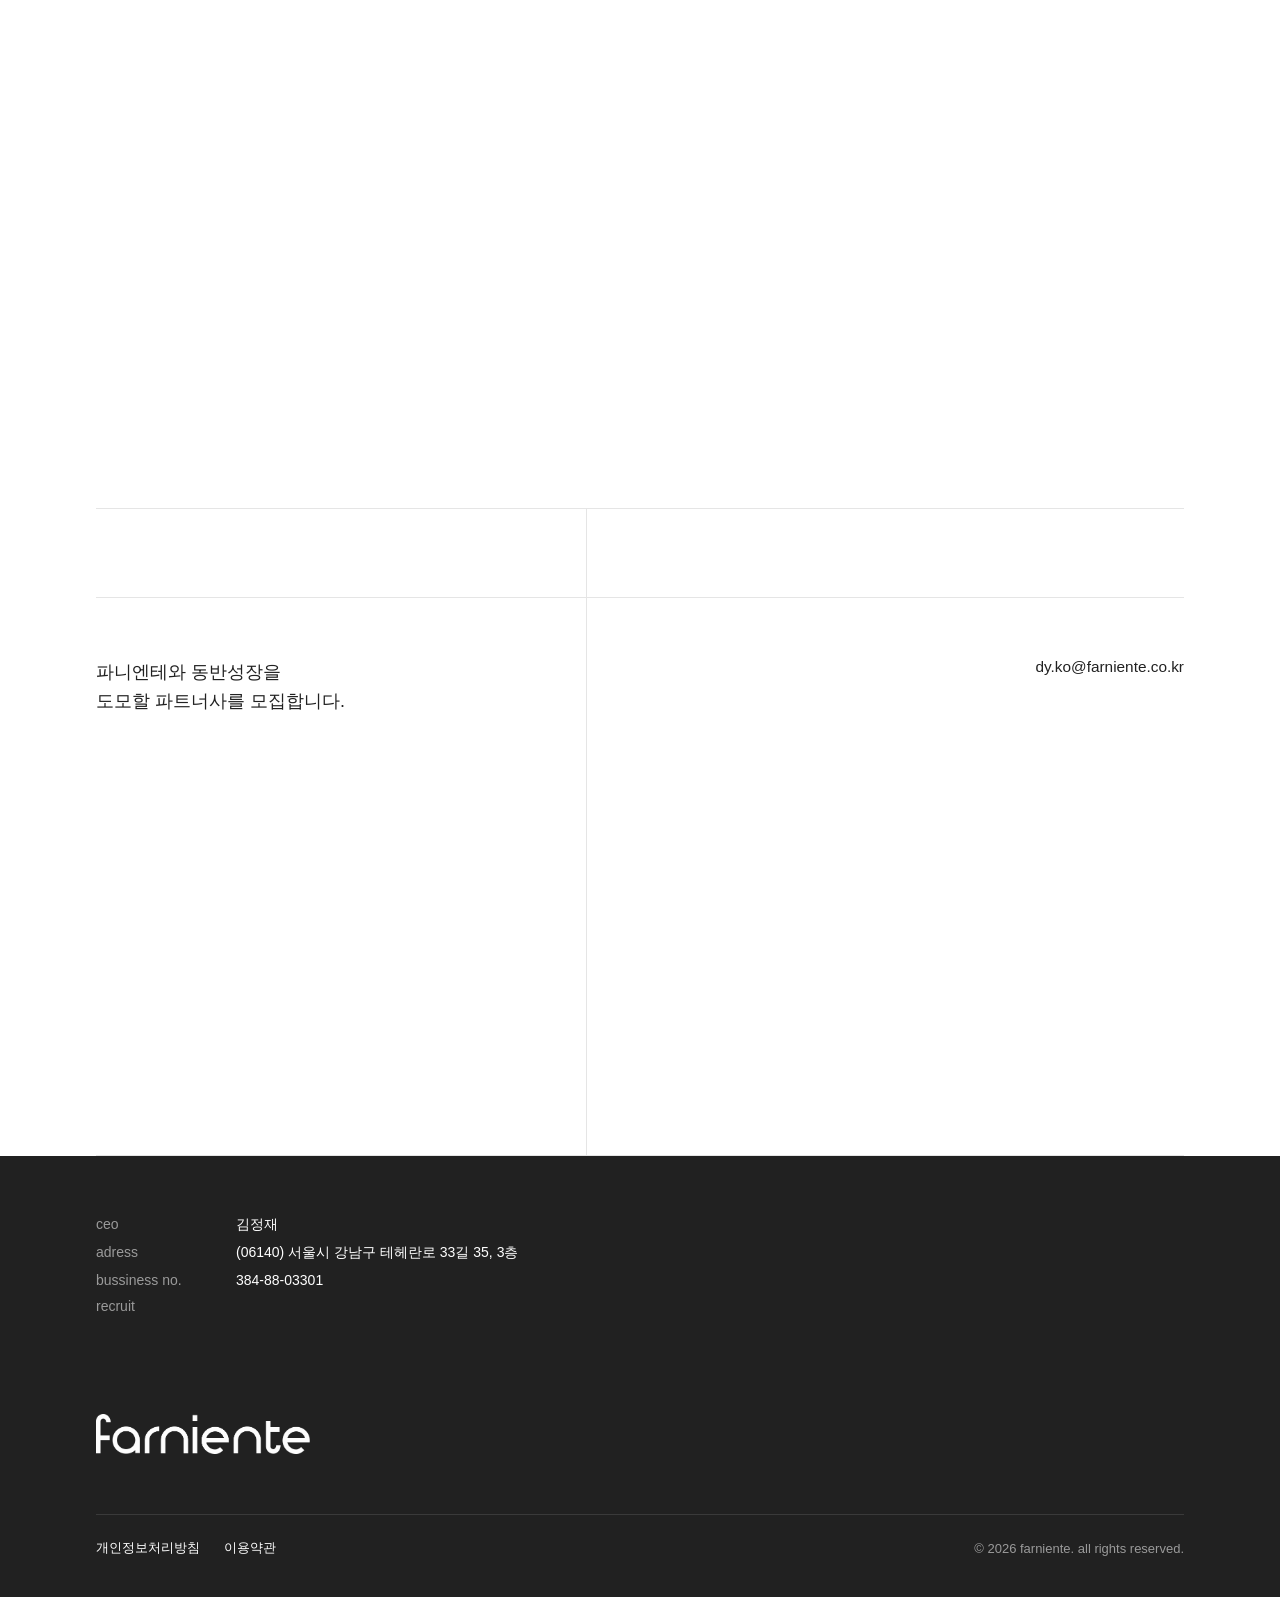
==== commit 84faed37: "Update index.html" ====
--- a/새 폴더 (4)/index.html
+++ b/새 폴더 (4)/index.html
@@ -3,7 +3,6 @@
 <head>
   <meta charset="UTF-8" />
   <meta name="viewport" content="width=device-width, initial-scale=1.0" />
-  <meta name="naver-site-verification" content="d67016fb395e269641f0db90e1f228f901cedab1" />
   <title>farniente</title>
   <link rel="stylesheet" href="style.css" />
 </head>
